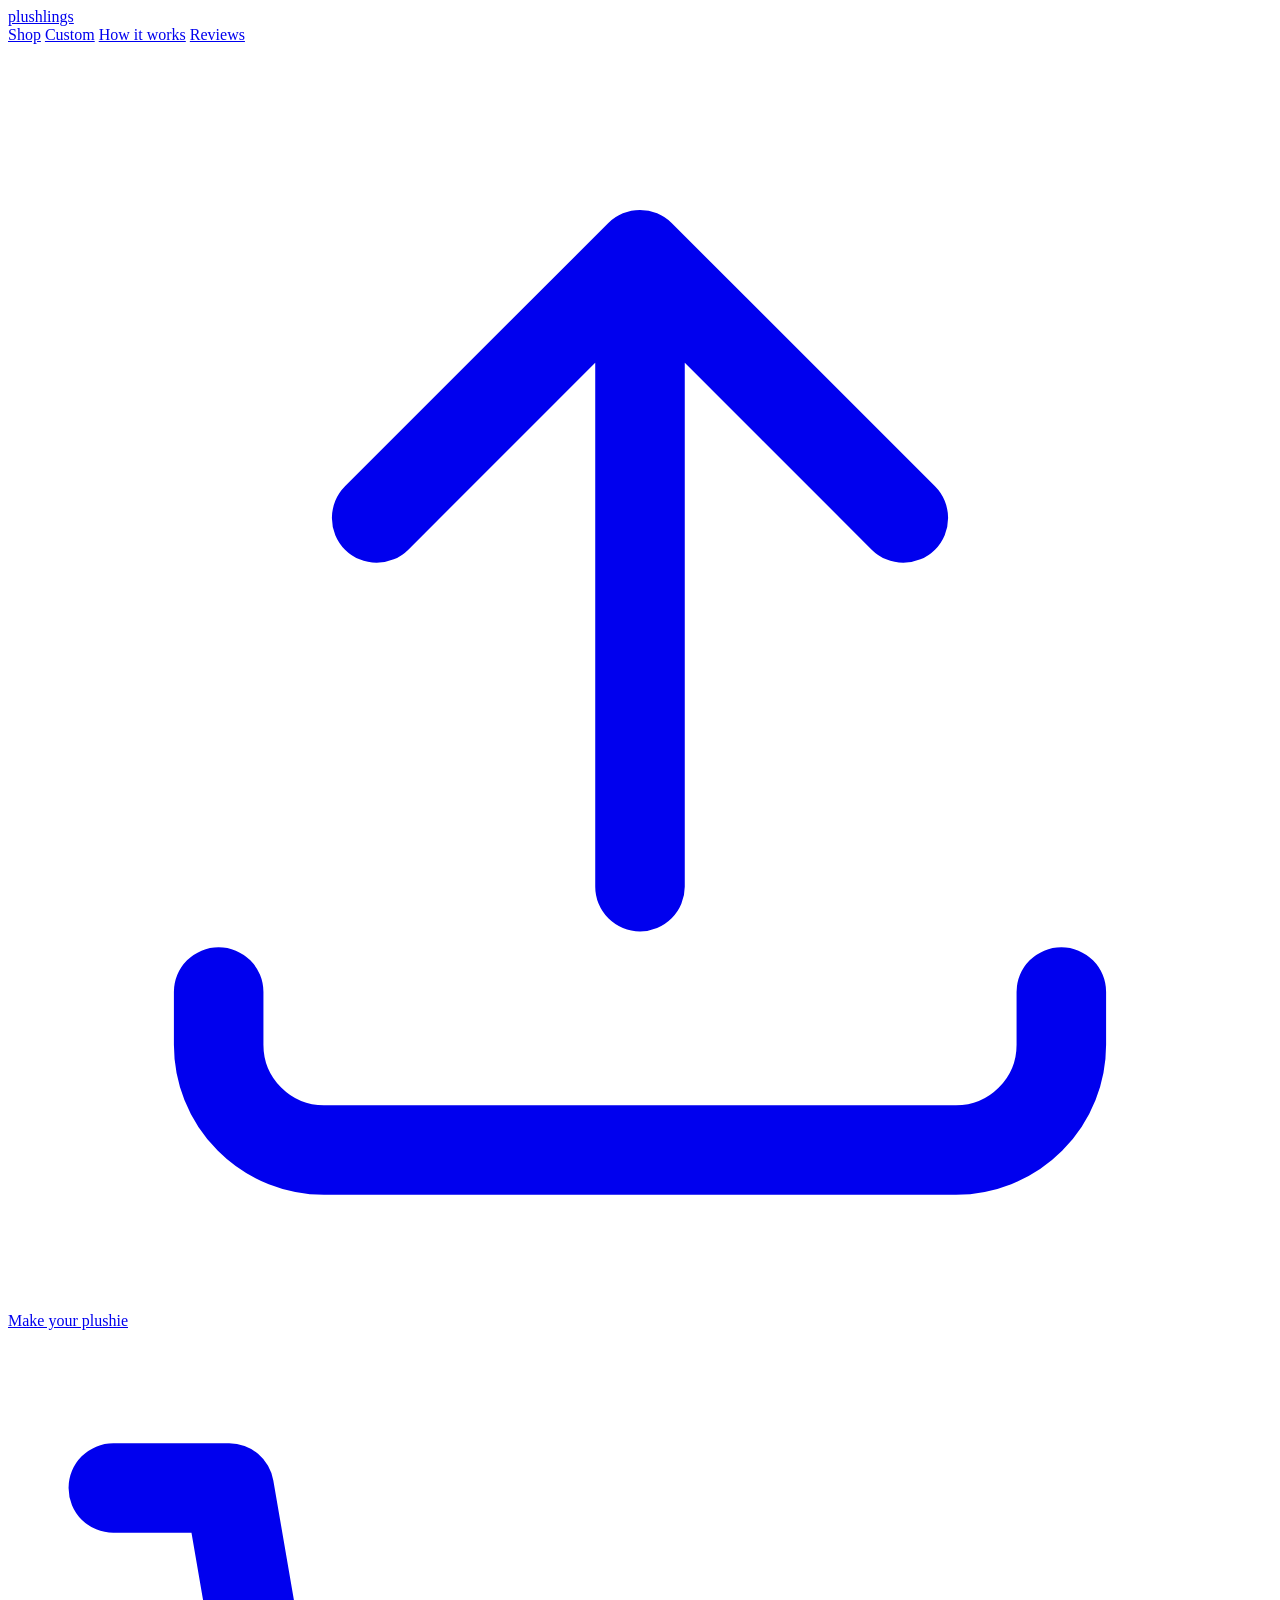
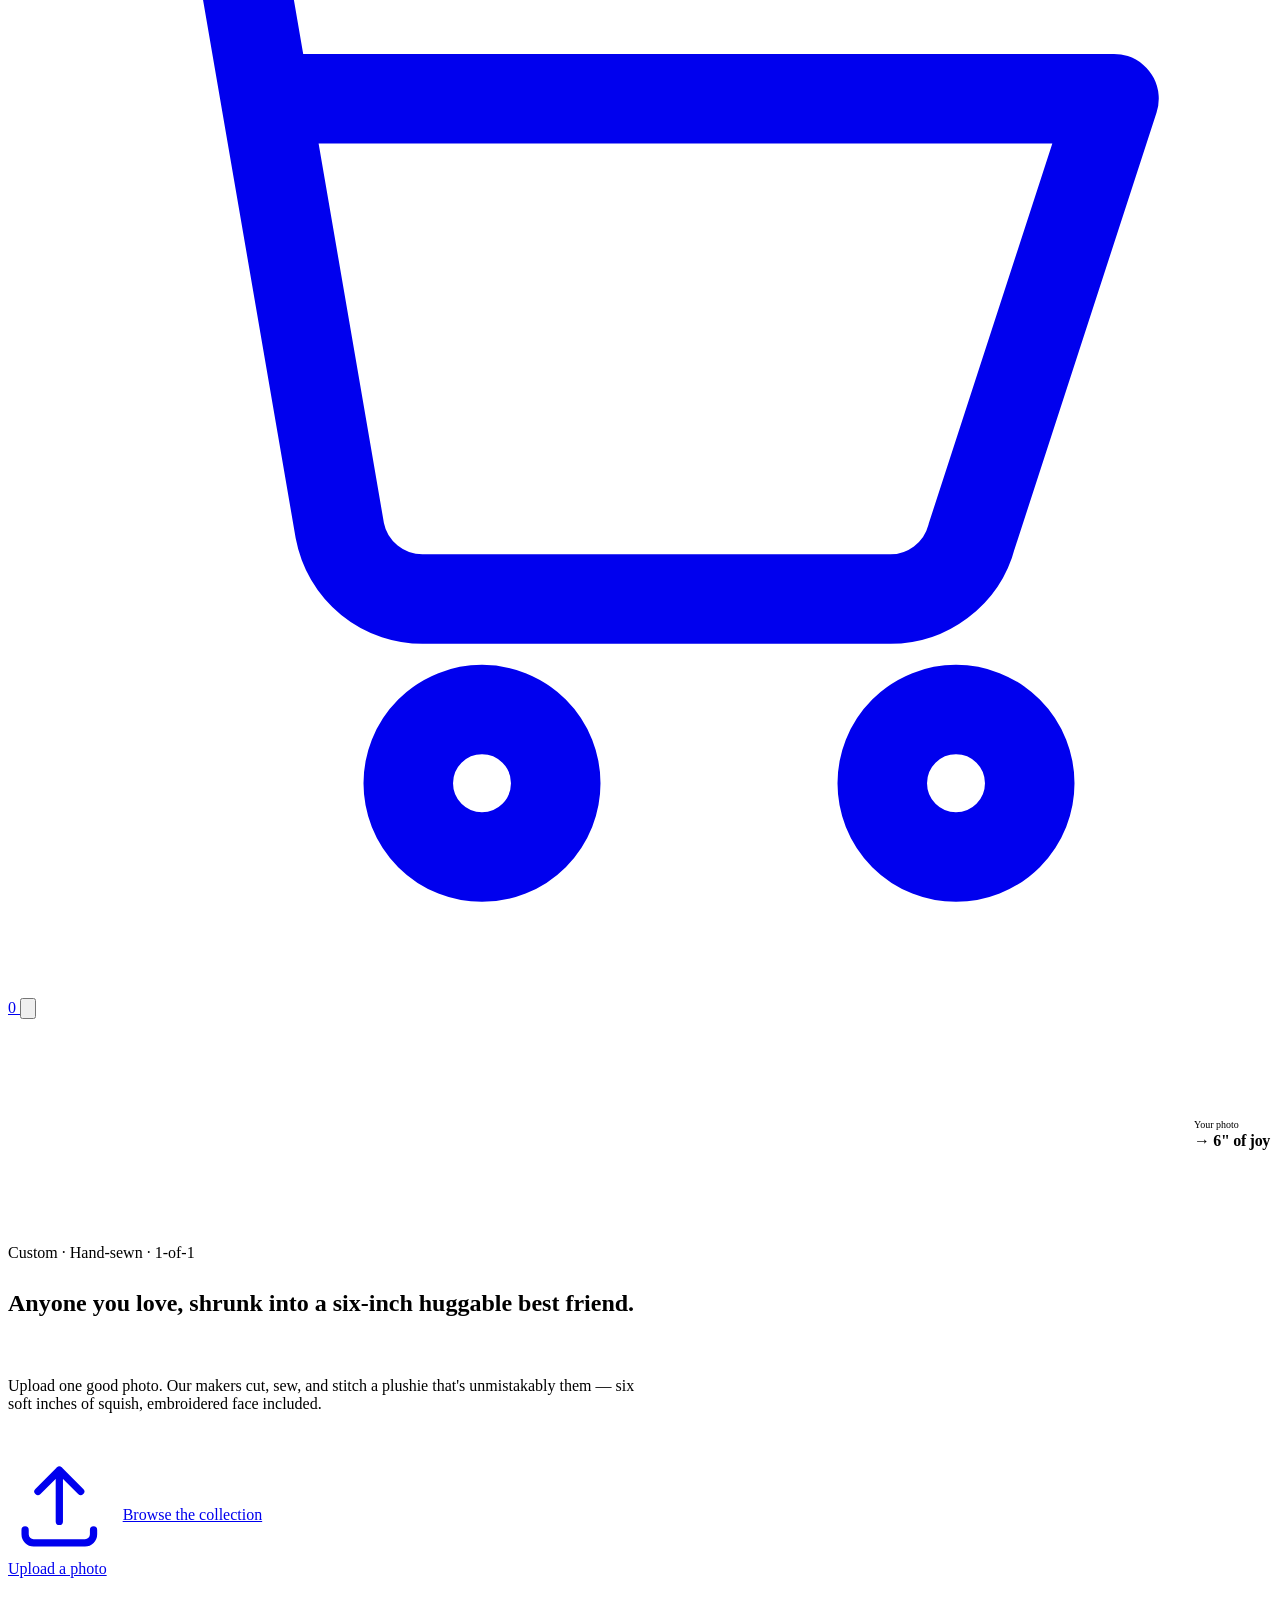
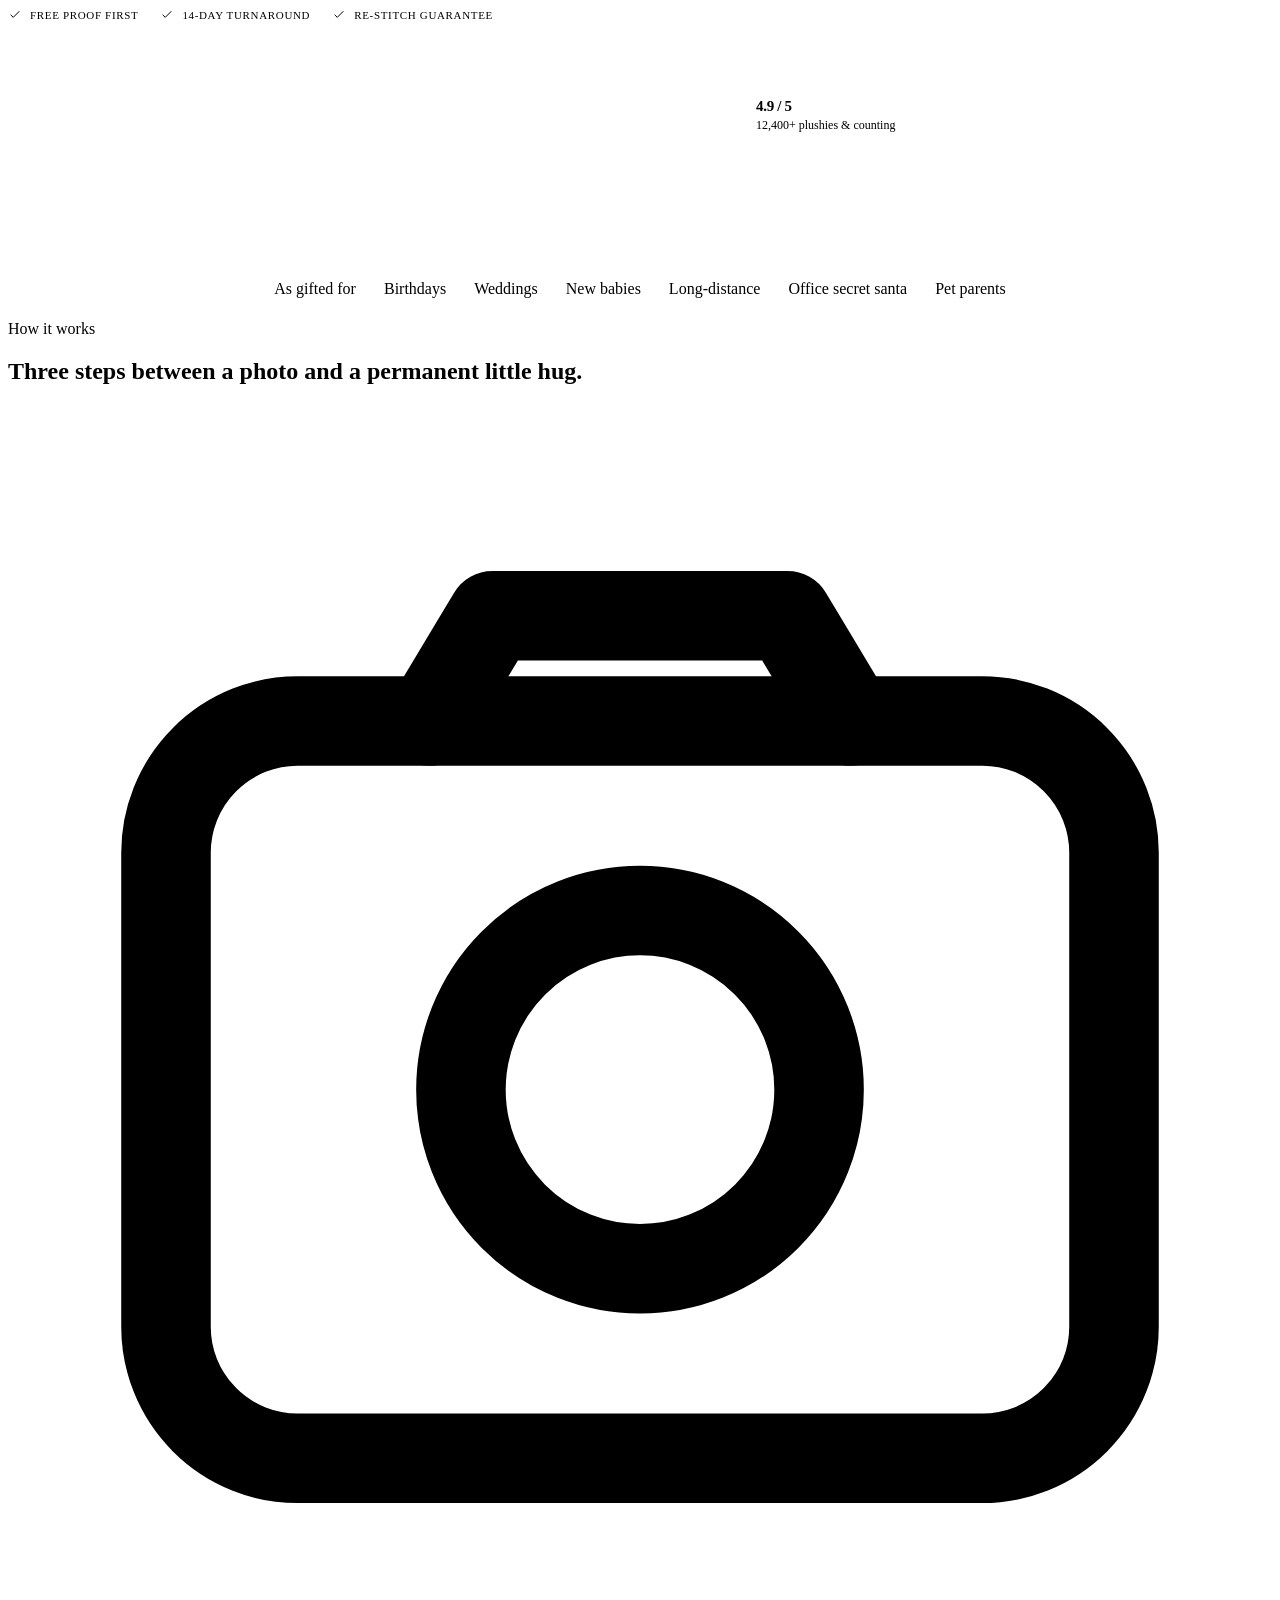
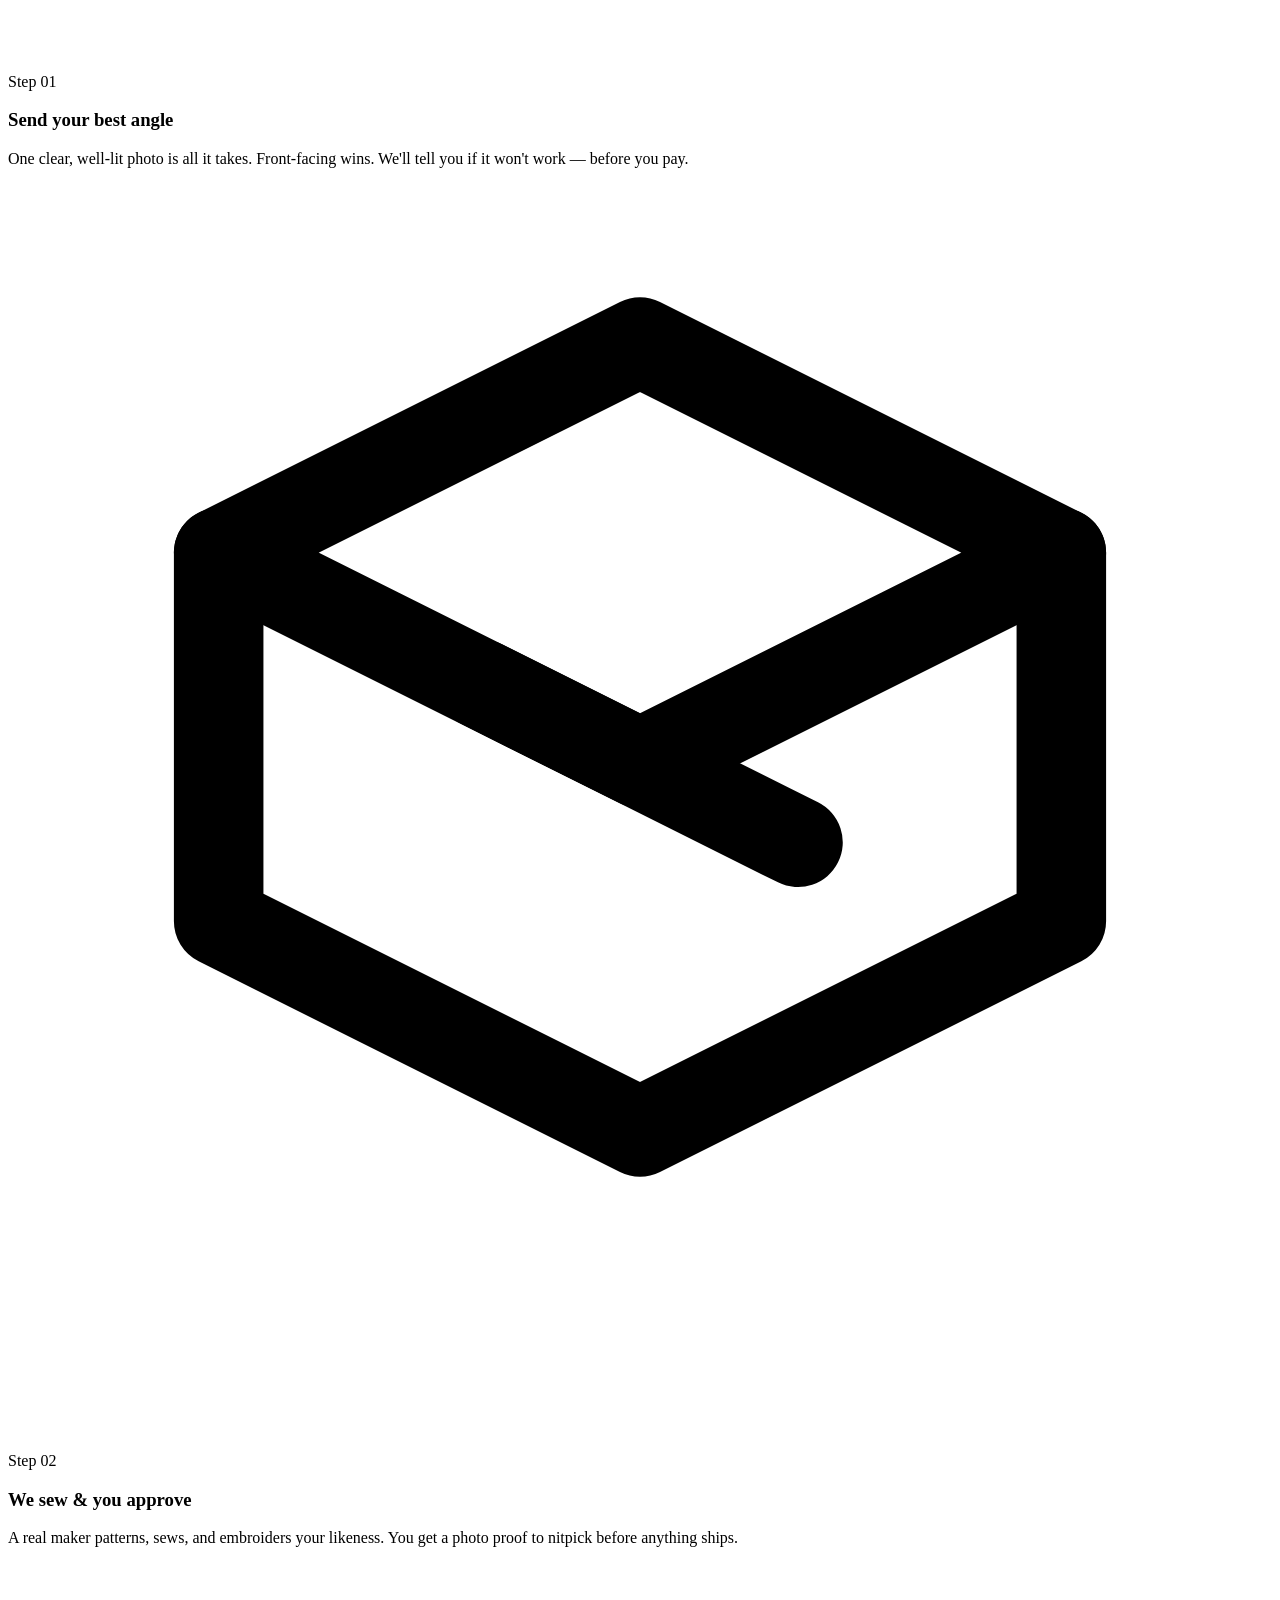
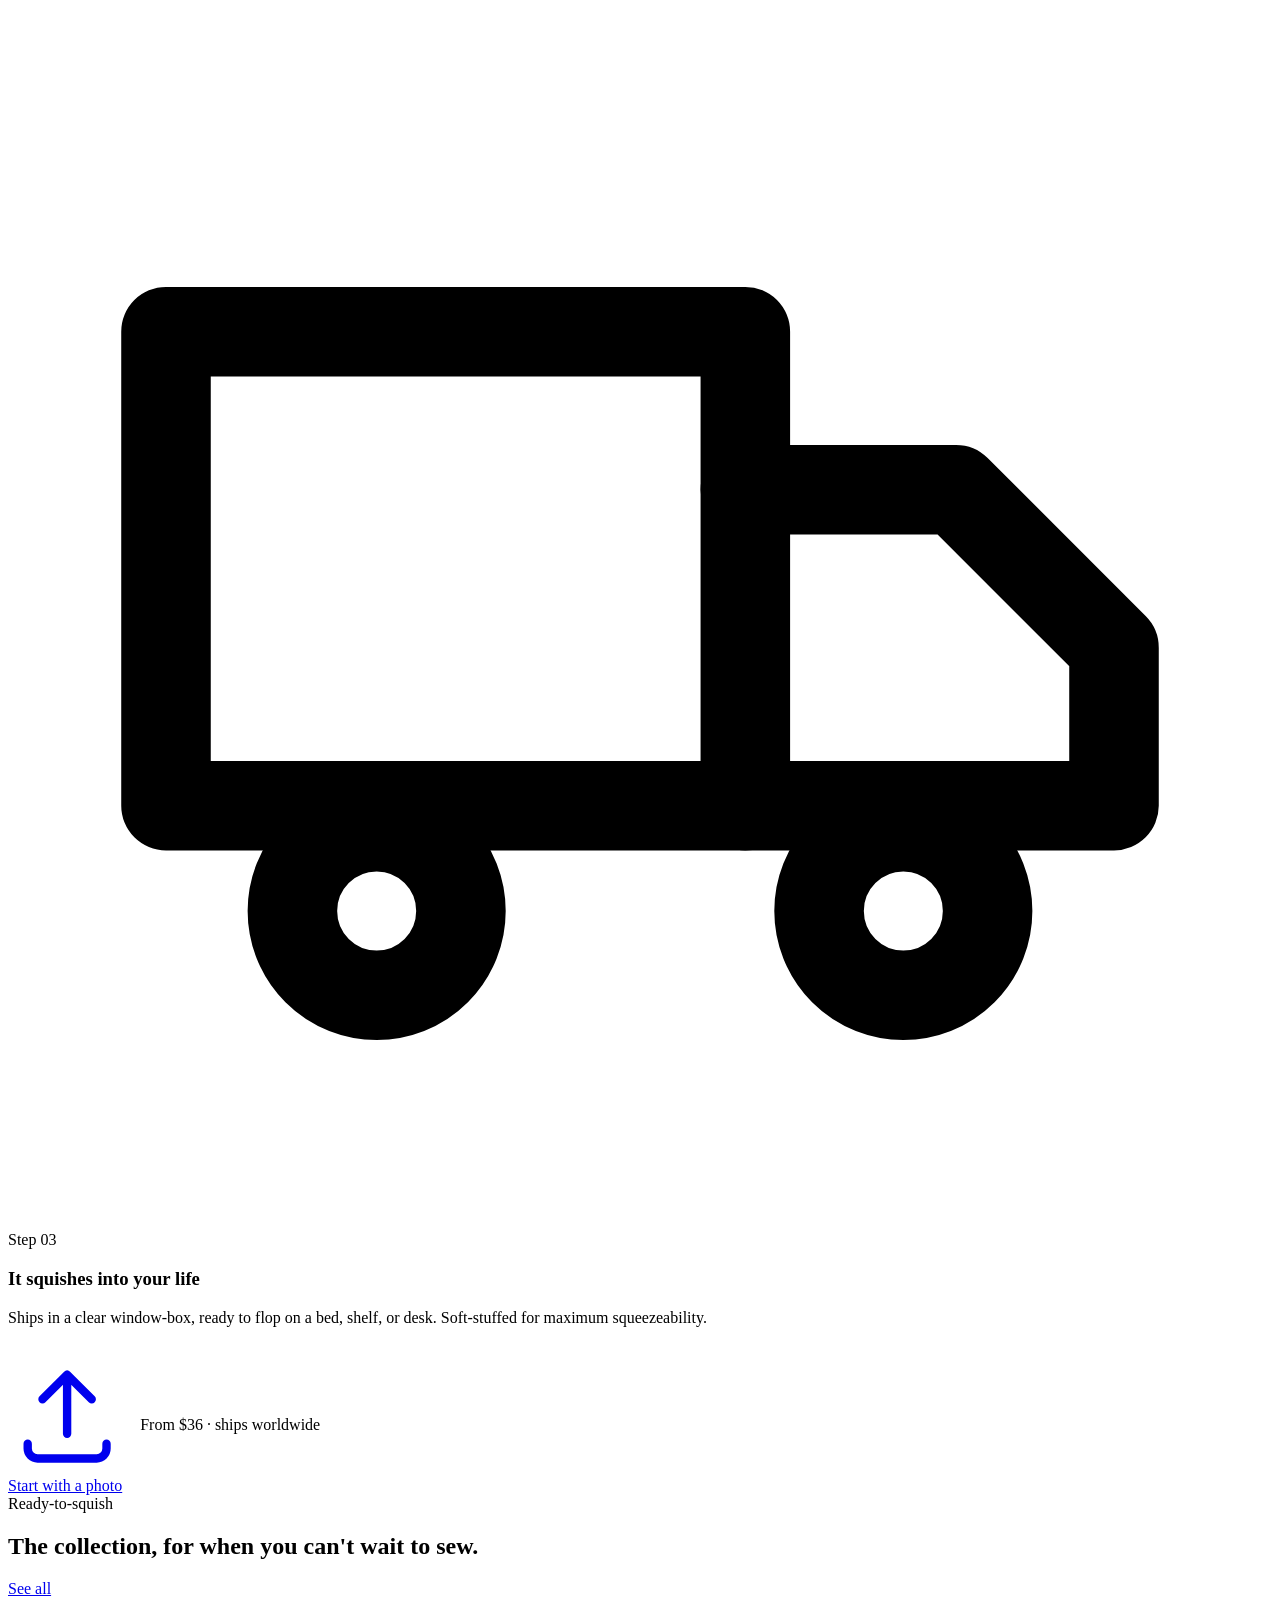
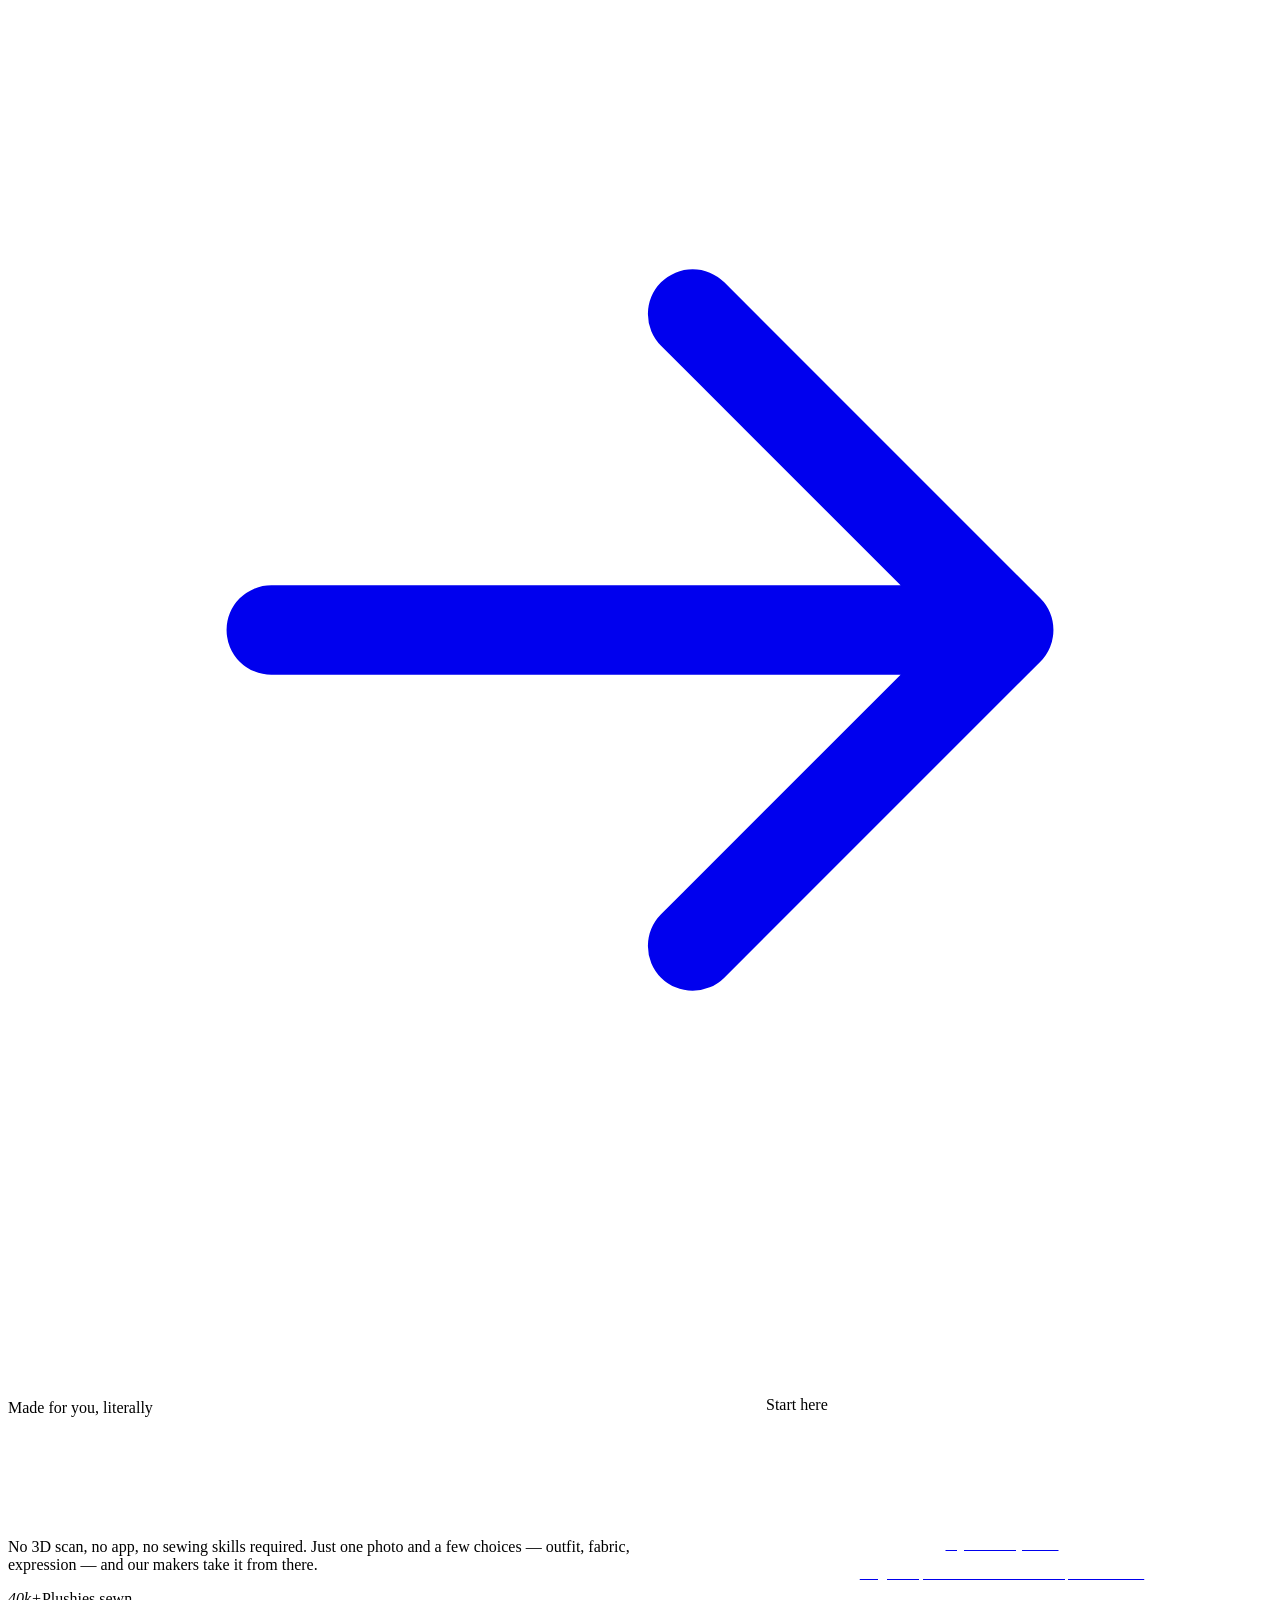
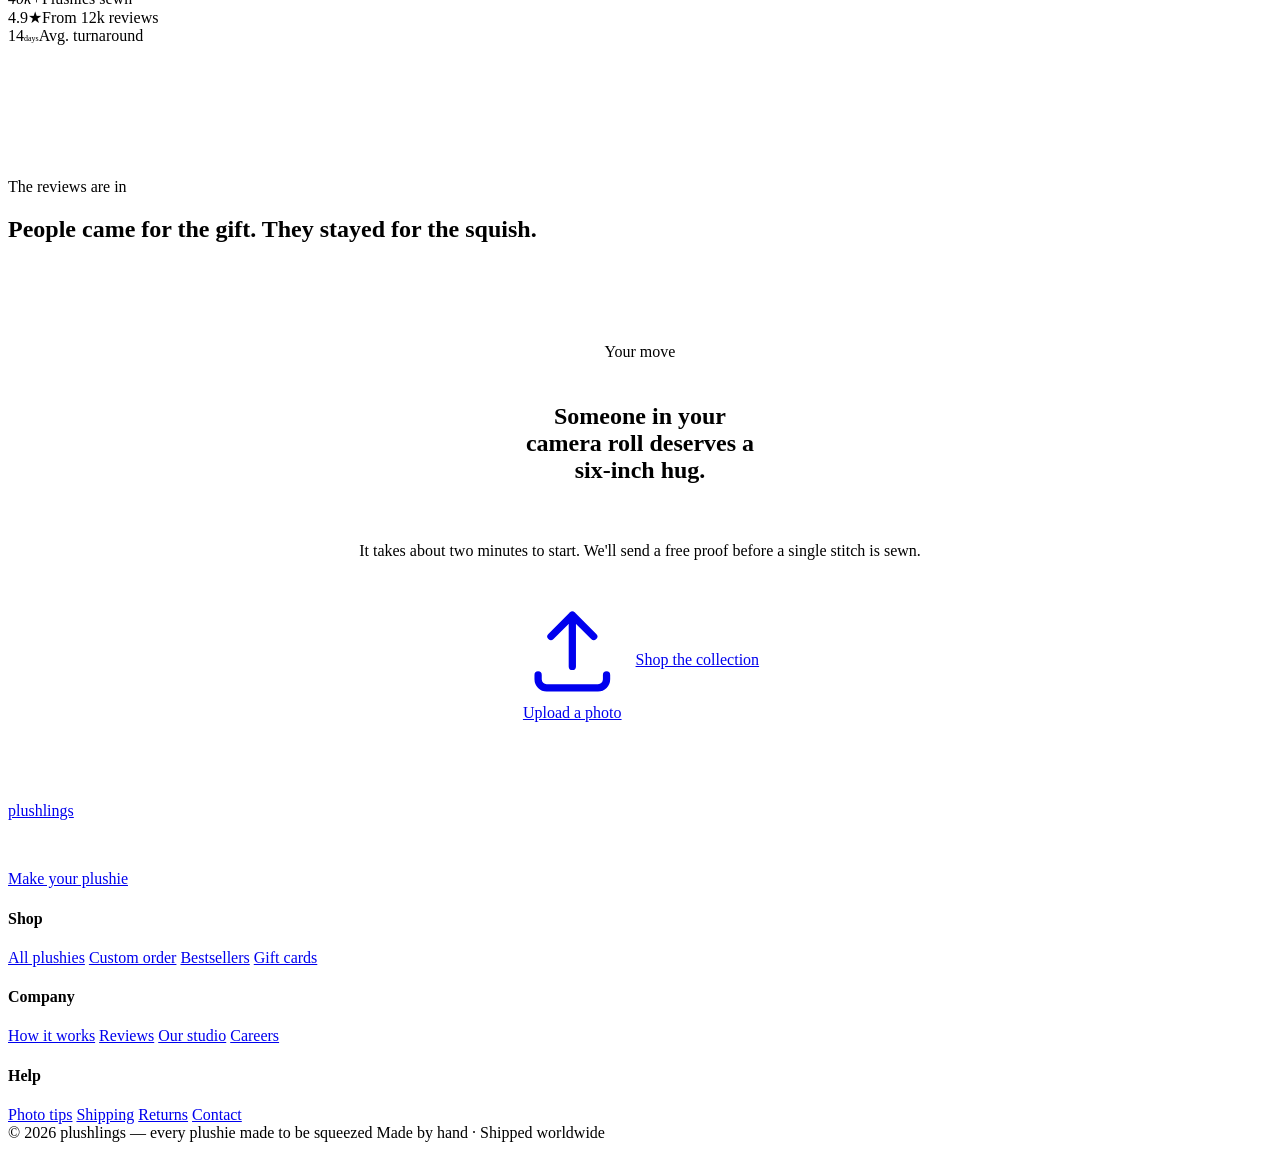
==== index.html @ eb3c6c68 "Add index.html via Cowork" ====
<!DOCTYPE html>
<html lang="en">
<head>
<meta charset="UTF-8">
<meta name="viewport" content="width=device-width, initial-scale=1.0">
<title>plushlings — custom plushies, hand-sewn from your photo</title>
<link rel="preconnect" href="https://fonts.googleapis.com">
<link rel="preconnect" href="https://fonts.gstatic.com" crossorigin>
<link href="https://fonts.googleapis.com/css2?family=Sora:wght@600;700;800&family=Manrope:wght@400;500;600;700;800&family=JetBrains+Mono:wght@500;600;700&display=swap" rel="stylesheet">
<link rel="stylesheet" href="styles.css">
<style>
/* ---- hero ---- */
.hero{padding-top:clamp(40px,6vw,72px);padding-bottom:clamp(40px,6vw,80px)}
.hero-grid{display:grid;grid-template-columns:1.05fr .95fr;gap:clamp(28px,5vw,64px);align-items:center}
.hero-copy{display:flex;flex-direction:column;gap:24px}
.hero-copy .h1{margin-top:4px}
.hero-cta{display:flex;flex-wrap:wrap;gap:12px;align-items:center}
.hero-meta{display:flex;flex-wrap:wrap;gap:10px 22px;align-items:center;margin-top:6px}
.hero-meta span{display:inline-flex;align-items:center;gap:8px;white-space:nowrap;font-family:var(--mono);font-size:11px;letter-spacing:.06em;text-transform:uppercase;color:var(--ink-soft)}
.hero-meta svg{width:14px;height:14px;color:var(--accent)}
.hero-media{position:relative}
.hero-frame{position:relative;border-radius:28px;overflow:hidden;aspect-ratio:5/6;box-shadow:var(--shadow)}
.hero-frame image-slot{width:100%;height:100%;box-shadow:inset 0 0 0 1px var(--line)}
.hero-badge{
  position:absolute;left:-14px;bottom:26px;background:#fff;border-radius:16px;
  box-shadow:var(--shadow);padding:14px 16px;display:flex;align-items:center;gap:12px;
}
.hero-badge .hb-ic{width:40px;height:40px;border-radius:11px;background:var(--ink);color:#fff;display:flex;align-items:center;justify-content:center}
.hero-badge .hb-ic svg{width:20px;height:20px}
.hero-badge b{font-family:var(--display);font-weight:700;font-size:15px;letter-spacing:-.02em;display:block}
.hero-badge span{font-size:12px;color:var(--ink-soft)}
.hero-chip-photo{position:absolute;top:18px;right:-12px;background:#fff;border-radius:14px;box-shadow:var(--shadow);padding:10px 14px;display:flex;flex-direction:column;gap:2px}
.hero-chip-photo .mono{color:var(--ink-faint);font-size:10px}
.hero-chip-photo b{font-family:var(--display);font-weight:700;letter-spacing:-.02em}

/* ---- logo strip ---- */
.strip{padding-block:0;margin-top:6px}
.strip-inner{display:flex;flex-wrap:wrap;gap:10px 28px;align-items:center;justify-content:center;padding:22px 0;border-top:1px solid var(--line);border-bottom:1px solid var(--line)}
.strip-inner .mono{color:var(--ink-faint)}

/* ---- how it works ---- */
.how-foot{margin-top:28px;display:flex;flex-wrap:wrap;gap:14px;align-items:center}

/* ---- dark CTA band ---- */
.cta-band .wrap{position:relative;padding-block:clamp(56px,8vw,96px)}
.cta-grid{display:grid;grid-template-columns:1.1fr .9fr;gap:clamp(32px,5vw,64px);align-items:center}
.cta-band .h2{color:#fff;max-width:16ch}
.upload-card{background:rgba(255,255,255,.04);border-radius:24px;box-shadow:inset 0 0 0 1px rgba(255,255,255,.14);padding:clamp(22px,3vw,34px);display:flex;flex-direction:column;gap:18px}
.dropzone{
  border-radius:16px;border:1.5px dashed rgba(255,255,255,.28);
  padding:34px 20px;display:flex;flex-direction:column;align-items:center;gap:12px;text-align:center;
  transition:all .25s var(--ease);background:rgba(255,255,255,.02);
}
.dropzone:hover{border-color:var(--accent);background:rgba(255,92,138,.06)}
.dz-ic{width:54px;height:54px;border-radius:16px;background:var(--accent);color:#fff;display:flex;align-items:center;justify-content:center;box-shadow:0 8px 24px var(--accent-glow)}
.dz-ic svg{width:26px;height:26px}
.dropzone b{font-family:var(--display);font-weight:700;font-size:18px;letter-spacing:-.02em;color:#fff}
.dropzone span{font-size:13px;color:rgba(255,255,255,.6)}
.upload-card .fineprint{font-family:var(--mono);font-size:10.5px;letter-spacing:.08em;text-transform:uppercase;color:rgba(255,255,255,.45);display:flex;gap:8px;align-items:center;justify-content:center}

/* ---- final cta ---- */
.final{text-align:center;display:flex;flex-direction:column;align-items:center;gap:22px}
.final .h2{max-width:20ch}
@media (max-width:900px){
  .hero-grid,.cta-grid{grid-template-columns:1fr}
  .hero-media{order:-1}
}
</style>
</head>
<body>

<!-- ============ HEADER ============ -->
<header class="site-head">
  <div class="bar">
    <a class="brand" href="index.html">plushlings<span class="dot"></span></a>
    <nav class="nav">
      <a href="shop.html">Shop</a>
      <a href="custom.html">Custom</a>
      <a href="index.html#how">How it works</a>
      <a href="index.html#reviews">Reviews</a>
    </nav>
    <div class="head-actions">
      <a class="btn btn--primary btn--sm" href="custom.html">
        <svg viewBox="0 0 24 24" fill="none" stroke="currentColor" stroke-width="1.7" stroke-linecap="round" stroke-linejoin="round"><path d="M12 16V4m0 0L7 9m5-5 5 5"/><path d="M4 18v1a2 2 0 0 0 2 2h12a2 2 0 0 0 2-2v-1"/></svg>
        Make your plushie
      </a>
      <a class="icon-btn" href="cart.html" aria-label="Cart">
        <svg viewBox="0 0 24 24" fill="none" stroke="currentColor" stroke-width="1.7" stroke-linecap="round" stroke-linejoin="round"><circle cx="9" cy="20" r="1.4"/><circle cx="18" cy="20" r="1.4"/><path d="M2 3h2.2l2.1 12.2a1.6 1.6 0 0 0 1.6 1.3h8.8a1.6 1.6 0 0 0 1.6-1.2L21 7H5.5"/></svg>
        <span class="cart-count" data-empty="true">0</span>
      </a>
      <button class="icon-btn menu-btn" aria-label="Menu">
        <svg viewBox="0 0 24 24" fill="none" stroke="currentColor" stroke-width="1.7" stroke-linecap="round"><path d="M4 7h16M4 12h16M4 17h16"/></svg>
      </button>
    </div>
  </div>
</header>

<main>

<!-- ============ HERO ============ -->
<section class="hero">
  <div class="wrap hero-grid">
    <div class="hero-copy">
      <span class="kicker rise">Custom · Hand-sewn · 1-of-1</span>
      <h1 class="h1 rise">Anyone you love, shrunk into a six-inch huggable best friend.</h1>
      <p class="lede rise">Upload one good photo. Our makers cut, sew, and stitch a plushie that's unmistakably them — six soft inches of squish, embroidered face included.</p>
      <div class="hero-cta rise">
        <a class="btn btn--primary btn--lg ripple" href="custom.html">
          <svg viewBox="0 0 24 24" fill="none" stroke="currentColor" stroke-width="1.7" stroke-linecap="round" stroke-linejoin="round"><path d="M12 16V4m0 0L7 9m5-5 5 5"/><path d="M4 18v1a2 2 0 0 0 2 2h12a2 2 0 0 0 2-2v-1"/></svg>
          Upload a photo
        </a>
        <a class="btn btn--ghost btn--lg" href="shop.html">Browse the collection</a>
      </div>
      <div class="hero-meta rise">
        <span><svg viewBox="0 0 24 24" fill="none" stroke="currentColor" stroke-width="1.7" stroke-linecap="round" stroke-linejoin="round"><path d="M5 12l4 4L19 6"/></svg> Free proof first</span>
        <span><svg viewBox="0 0 24 24" fill="none" stroke="currentColor" stroke-width="1.7" stroke-linecap="round" stroke-linejoin="round"><path d="M5 12l4 4L19 6"/></svg> 14-day turnaround</span>
        <span><svg viewBox="0 0 24 24" fill="none" stroke="currentColor" stroke-width="1.7" stroke-linecap="round" stroke-linejoin="round"><path d="M5 12l4 4L19 6"/></svg> Re-stitch guarantee</span>
      </div>
    </div>

    <div class="hero-media rise">
      <div class="hero-frame">
        <image-slot id="hero-main" placeholder="Drop a hero plushie photo" fit="cover"></image-slot>
      </div>
      <div class="hero-chip-photo">
        <span class="mono">Your photo</span>
        <b>→ 6&quot; of joy</b>
      </div>
      <div class="hero-badge">
        <div class="hb-ic">
          <svg viewBox="0 0 24 24" fill="none" stroke="currentColor" stroke-width="1.7" stroke-linecap="round" stroke-linejoin="round"><path d="M12 3l2.1 4.3 4.7.7-3.4 3.3.8 4.7L12 13.9 7.8 16l.8-4.7L5.2 8l4.7-.7L12 3z"/></svg>
        </div>
        <div>
          <b>4.9 / 5</b>
          <span>12,400+ plushies &amp; counting</span>
        </div>
      </div>
    </div>
  </div>
</section>

<!-- ============ LOGO / TRUST STRIP ============ -->
<div class="wrap strip">
  <div class="strip-inner">
    <span class="mono">As gifted for</span>
    <span class="mono">Birthdays</span>
    <span class="mono">Weddings</span>
    <span class="mono">New babies</span>
    <span class="mono">Long-distance</span>
    <span class="mono">Office secret santa</span>
    <span class="mono">Pet parents</span>
  </div>
</div>

<!-- ============ HOW IT WORKS ============ -->
<section id="how">
  <div class="wrap">
    <div class="section-head">
      <span class="kicker rise">How it works</span>
      <h2 class="h2 rise">Three steps between a photo and a permanent little hug.</h2>
    </div>
    <div class="steps">
      <div class="step rise">
        <div class="step-ic">
          <svg viewBox="0 0 24 24" fill="none" stroke="currentColor" stroke-width="1.7" stroke-linecap="round" stroke-linejoin="round"><rect x="3" y="6" width="18" height="14" rx="2.5"/><circle cx="12" cy="13" r="3.4"/><path d="M8 6l1.2-2h5.6L16 6"/></svg>
        </div>
        <div class="step-n">Step 01</div>
        <h3>Send your best angle</h3>
        <p>One clear, well-lit photo is all it takes. Front-facing wins. We'll tell you if it won't work — before you pay.</p>
      </div>
      <div class="step rise">
        <div class="step-ic">
          <svg viewBox="0 0 24 24" fill="none" stroke="currentColor" stroke-width="1.7" stroke-linecap="round" stroke-linejoin="round"><path d="M4 7l8-4 8 4-8 4-8-4z"/><path d="M4 7v7l8 4 8-4V7"/><path d="M9 9.5l6 3"/></svg>
        </div>
        <div class="step-n">Step 02</div>
        <h3>We sew &amp; you approve</h3>
        <p>A real maker patterns, sews, and embroiders your likeness. You get a photo proof to nitpick before anything ships.</p>
      </div>
      <div class="step rise">
        <div class="step-ic">
          <svg viewBox="0 0 24 24" fill="none" stroke="currentColor" stroke-width="1.7" stroke-linecap="round" stroke-linejoin="round"><path d="M3 7h11v9H3z"/><path d="M14 10h4l3 3v3h-7"/><circle cx="7" cy="18" r="1.6"/><circle cx="17" cy="18" r="1.6"/></svg>
        </div>
        <div class="step-n">Step 03</div>
        <h3>It squishes into your life</h3>
        <p>Ships in a clear window-box, ready to flop on a bed, shelf, or desk. Soft-stuffed for maximum squeezeability.</p>
      </div>
    </div>
    <div class="how-foot">
      <a class="btn btn--primary" href="custom.html">
        <svg viewBox="0 0 24 24" fill="none" stroke="currentColor" stroke-width="1.7" stroke-linecap="round" stroke-linejoin="round"><path d="M12 16V4m0 0L7 9m5-5 5 5"/><path d="M4 18v1a2 2 0 0 0 2 2h12a2 2 0 0 0 2-2v-1"/></svg>
        Start with a photo
      </a>
      <span class="mono faint">From $36 · ships worldwide</span>
    </div>
  </div>
</section>

<!-- ============ FEATURED COLLECTION ============ -->
<section style="padding-top:0">
  <div class="wrap">
    <div class="section-head" style="flex-direction:row;justify-content:space-between;align-items:flex-end;flex-wrap:wrap;gap:16px">
      <div class="stack gap-16">
        <span class="kicker rise">Ready-to-squish</span>
        <h2 class="h2 rise">The collection, for when you can't wait to sew.</h2>
      </div>
      <a class="btn btn--ghost btn--sm rise" href="shop.html">
        See all
        <svg viewBox="0 0 24 24" fill="none" stroke="currentColor" stroke-width="1.7" stroke-linecap="round" stroke-linejoin="round"><path d="M5 12h14M13 6l6 6-6 6"/></svg>
      </a>
    </div>
    <div class="pgrid" id="featured"></div>
  </div>
</section>

<!-- ============ DARK CTA BAND ============ -->
<section class="band-dark cta-band">
  <div class="wrap">
    <div class="cta-grid">
      <div class="stack gap-24">
        <span class="kicker rise">Made for you, literally</span>
        <h2 class="h2 rise">Drop a photo. We'll handle the stitching.</h2>
        <p class="lede rise">No 3D scan, no app, no sewing skills required. Just one photo and a few choices — outfit, fabric, expression — and our makers take it from there.</p>
        <div class="stats" style="margin-top:8px">
          <div class="stat rise"><span class="num"><em>40k+</em></span><span class="stat-lab">Plushies sewn</span></div>
          <div class="stat rise"><span class="num">4.9★</span><span class="stat-lab">From 12k reviews</span></div>
          <div class="stat rise"><span class="num">14<span style="font-size:.5em">days</span></span><span class="stat-lab">Avg. turnaround</span></div>
        </div>
      </div>
      <div class="upload-card rise">
        <span class="kicker kicker--light">Start here</span>
        <a class="dropzone" href="custom.html">
          <div class="dz-ic">
            <svg viewBox="0 0 24 24" fill="none" stroke="currentColor" stroke-width="1.7" stroke-linecap="round" stroke-linejoin="round"><path d="M12 16V4m0 0L7 9m5-5 5 5"/><path d="M4 18v1a2 2 0 0 0 2 2h12a2 2 0 0 0 2-2v-1"/></svg>
          </div>
          <b>Upload a photo</b>
          <span>Drag &amp; drop or browse — JPG or PNG, one clear face</span>
        </a>
        <div class="fineprint">
          <svg viewBox="0 0 24 24" width="13" height="13" fill="none" stroke="currentColor" stroke-width="1.7" stroke-linecap="round" stroke-linejoin="round"><rect x="5" y="11" width="14" height="9" rx="2"/><path d="M8 11V8a4 4 0 0 1 8 0v3"/></svg>
          Your photos stay private · used only to sew
        </div>
      </div>
    </div>
  </div>
</section>

<!-- ============ REVIEWS ============ -->
<section id="reviews">
  <div class="wrap">
    <div class="section-head">
      <span class="kicker rise">The reviews are in</span>
      <h2 class="h2 rise">People came for the gift. They stayed for the squish.</h2>
    </div>
    <div class="reviews" id="reviews-grid"></div>
  </div>
</section>

<!-- ============ FINAL CTA ============ -->
<section style="padding-top:0">
  <div class="wrap">
    <div class="tile final" style="padding:clamp(40px,7vw,80px) 24px;border-radius:clamp(24px,4vw,40px)">
      <span class="kicker rise">Your move</span>
      <h2 class="h2 rise">Someone in your camera roll deserves a six-inch hug.</h2>
      <p class="lede rise" style="text-align:center;margin-inline:auto">It takes about two minutes to start. We'll send a free proof before a single stitch is sewn.</p>
      <div class="hero-cta rise" style="justify-content:center">
        <a class="btn btn--primary btn--lg ripple" href="custom.html">
          <svg viewBox="0 0 24 24" fill="none" stroke="currentColor" stroke-width="1.7" stroke-linecap="round" stroke-linejoin="round"><path d="M12 16V4m0 0L7 9m5-5 5 5"/><path d="M4 18v1a2 2 0 0 0 2 2h12a2 2 0 0 0 2-2v-1"/></svg>
          Upload a photo
        </a>
        <a class="btn btn--ghost btn--lg" href="shop.html">Shop the collection</a>
      </div>
    </div>
  </div>
</section>

</main>

<!-- ============ FOOTER ============ -->
<footer class="site-foot">
  <div class="wrap">
    <div class="foot-top">
      <div class="foot-brand stack gap-16">
        <a class="brand" href="index.html">plushlings<span class="dot"></span></a>
        <p class="muted" style="color:rgba(255,255,255,.6)">Hand-sewn plushies from a single photo. Made by humans, shipped to squish.</p>
        <a class="btn btn--primary btn--sm" href="custom.html" style="width:fit-content">Make your plushie</a>
      </div>
      <div class="foot-cols">
        <div class="foot-col">
          <h4>Shop</h4>
          <a href="shop.html">All plushies</a>
          <a href="custom.html">Custom order</a>
          <a href="shop.html">Bestsellers</a>
          <a href="shop.html">Gift cards</a>
        </div>
        <div class="foot-col">
          <h4>Company</h4>
          <a href="index.html#how">How it works</a>
          <a href="index.html#reviews">Reviews</a>
          <a href="index.html">Our studio</a>
          <a href="index.html">Careers</a>
        </div>
        <div class="foot-col">
          <h4>Help</h4>
          <a href="index.html">Photo tips</a>
          <a href="index.html">Shipping</a>
          <a href="index.html">Returns</a>
          <a href="index.html">Contact</a>
        </div>
      </div>
    </div>
    <div class="foot-bot">
      <span>© 2026 plushlings — every plushie made to be squeezed</span>
      <span>Made by hand · Shipped worldwide</span>
    </div>
  </div>
</footer>

<script src="image-slot.js"></script>
<script src="app.js"></script>
<script>
/* featured products */
(function(){
  const grid=document.getElementById("featured");
  if(!grid)return;
  PRODUCTS.slice(0,4).forEach(p=>{
    const a=document.createElement("a");
    a.className="pcard rise";
    a.href="product.html?id="+p.id;
    a.innerHTML=`
      <div class="pcard-media">
        <image-slot id="${p.slot}" placeholder="Drop product photo"></image-slot>
        ${p.tag?`<span class="tag">${p.tag}</span>`:""}
      </div>
      <div class="pcard-body">
        <div class="pcard-row"><h3>${p.name}</h3><span class="pcard-price">${money(p.price)}</span></div>
        <p class="pcard-blurb">${p.blurb}</p>
        <span class="mono pcard-cat">${p.cat}</span>
      </div>`;
    grid.appendChild(a);
  });
  /* reviews */
  const reviews=[
    { t:"Gave my mom a tiny plush of her late cat. She cried, then hugged it for an hour. The stitched whiskers are perfect.", n:"Marisol P.", w:"Verified · Pet plush", av:"rv-1" },
    { t:"Ordered the whole sales team as plushies. Morale up, productivity questionable. Worth every penny.", n:"Dev K.", w:"Verified · Office gift", av:"rv-2" },
    { t:"The proof looked exactly like my daughter. The real one now refuses to nap without the plush one. Cinema.", n:"Anna T.", w:"Verified · Mini-Me", av:"rv-3" },
  ];
  const rg=document.getElementById("reviews-grid");
  reviews.forEach(r=>{
    const d=document.createElement("div");
    d.className="review rise";
    d.innerHTML=`
      <div class="stars">${'<svg viewBox="0 0 24 24" fill="currentColor"><path d="M12 3l2.1 4.3 4.7.7-3.4 3.3.8 4.7L12 13.9 7.8 16l.8-4.7L5.2 8l4.7-.7L12 3z"/></svg>'.repeat(5)}</div>
      <p>${r.t}</p>
      <div class="review-by">
        <div class="review-av"><image-slot id="${r.av}" placeholder=" "></image-slot></div>
        <div><b>${r.n}</b><span>${r.w}</span></div>
      </div>`;
    rg.appendChild(d);
  });
  initReveal();
})();
</script>
</body>
</html>
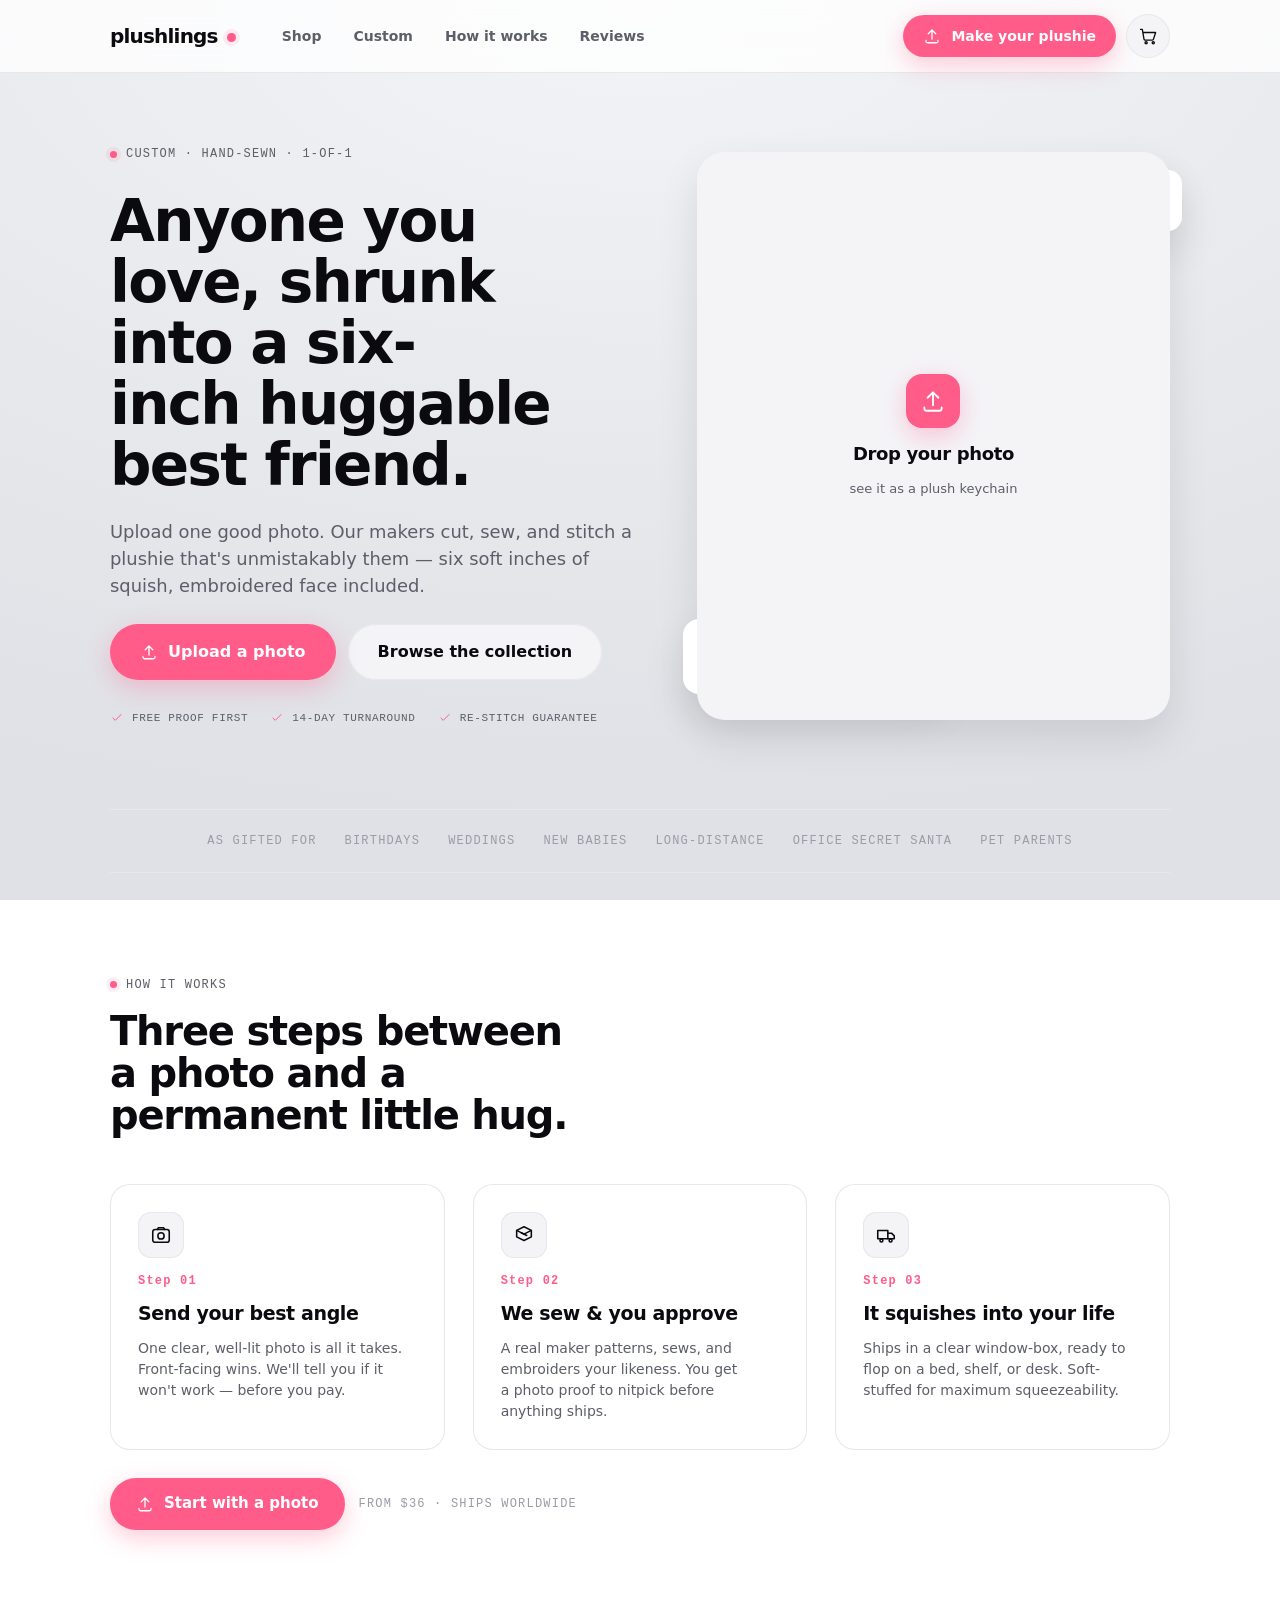
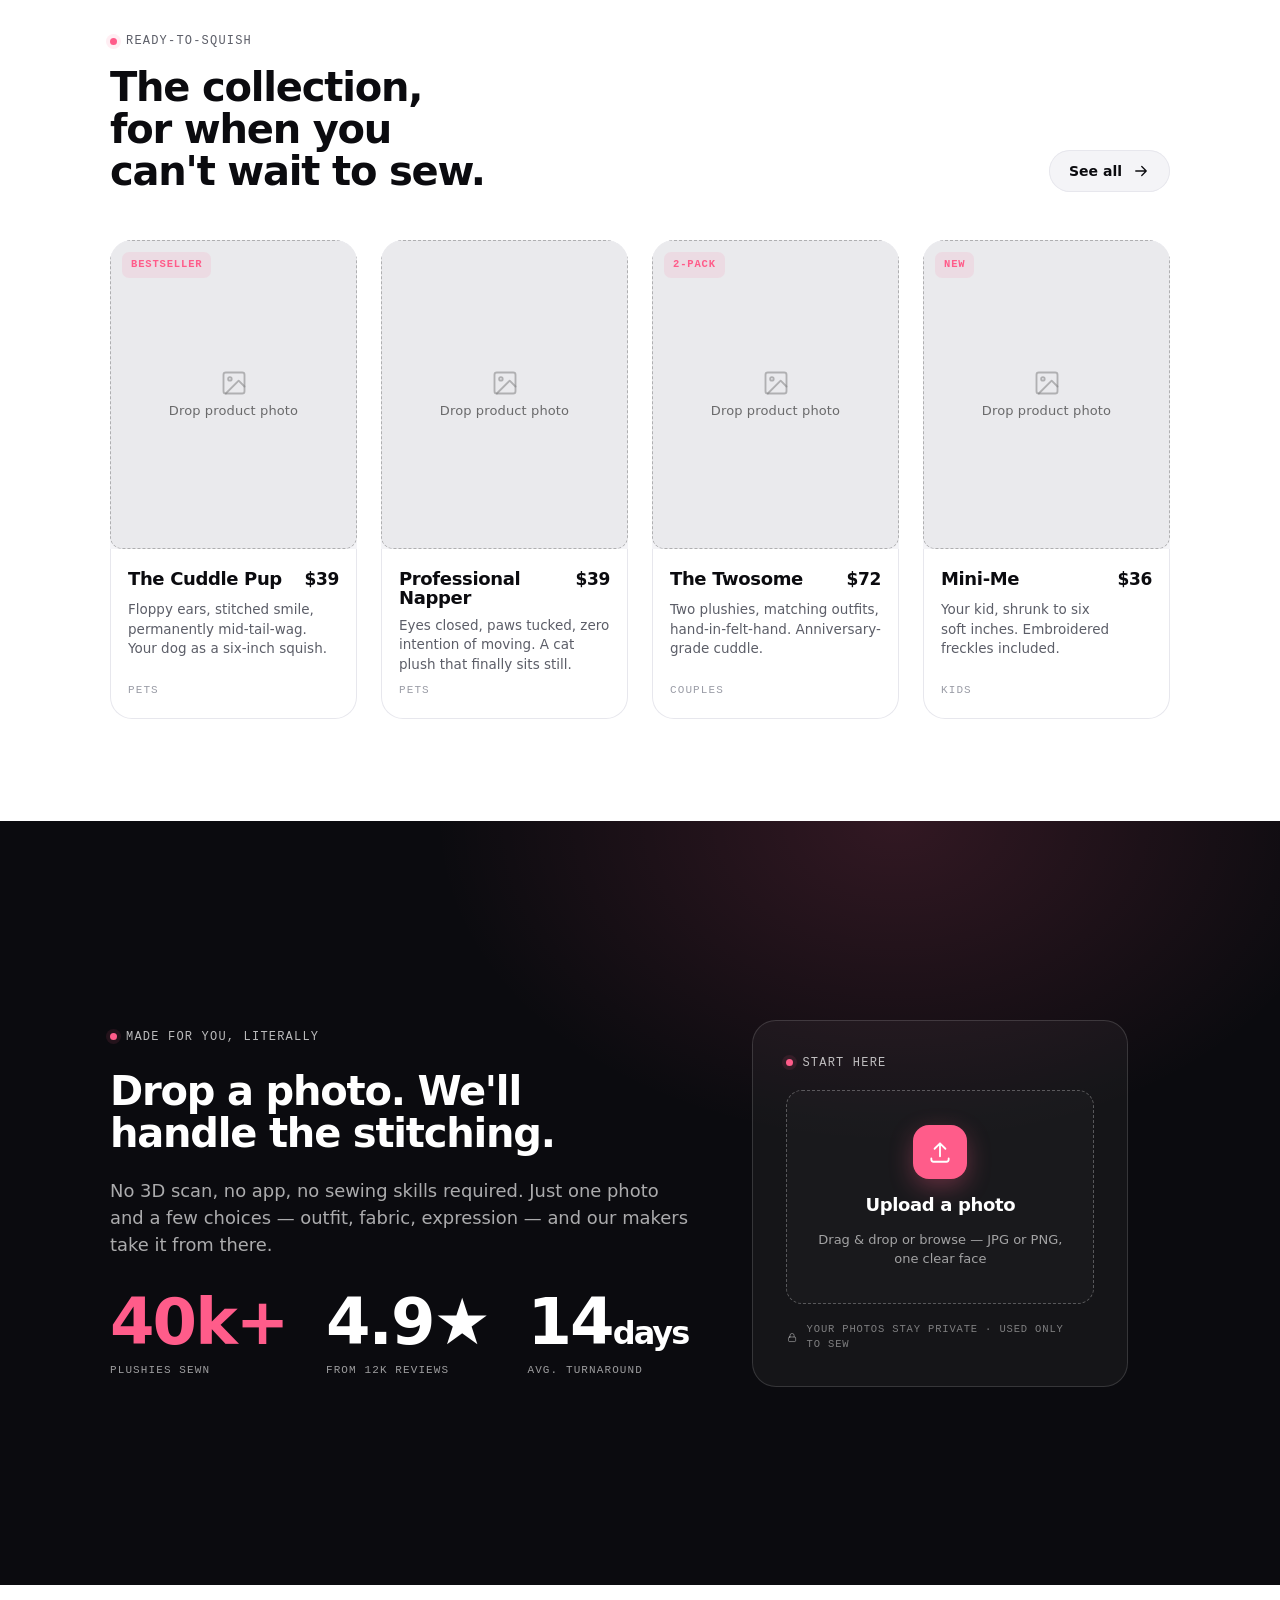
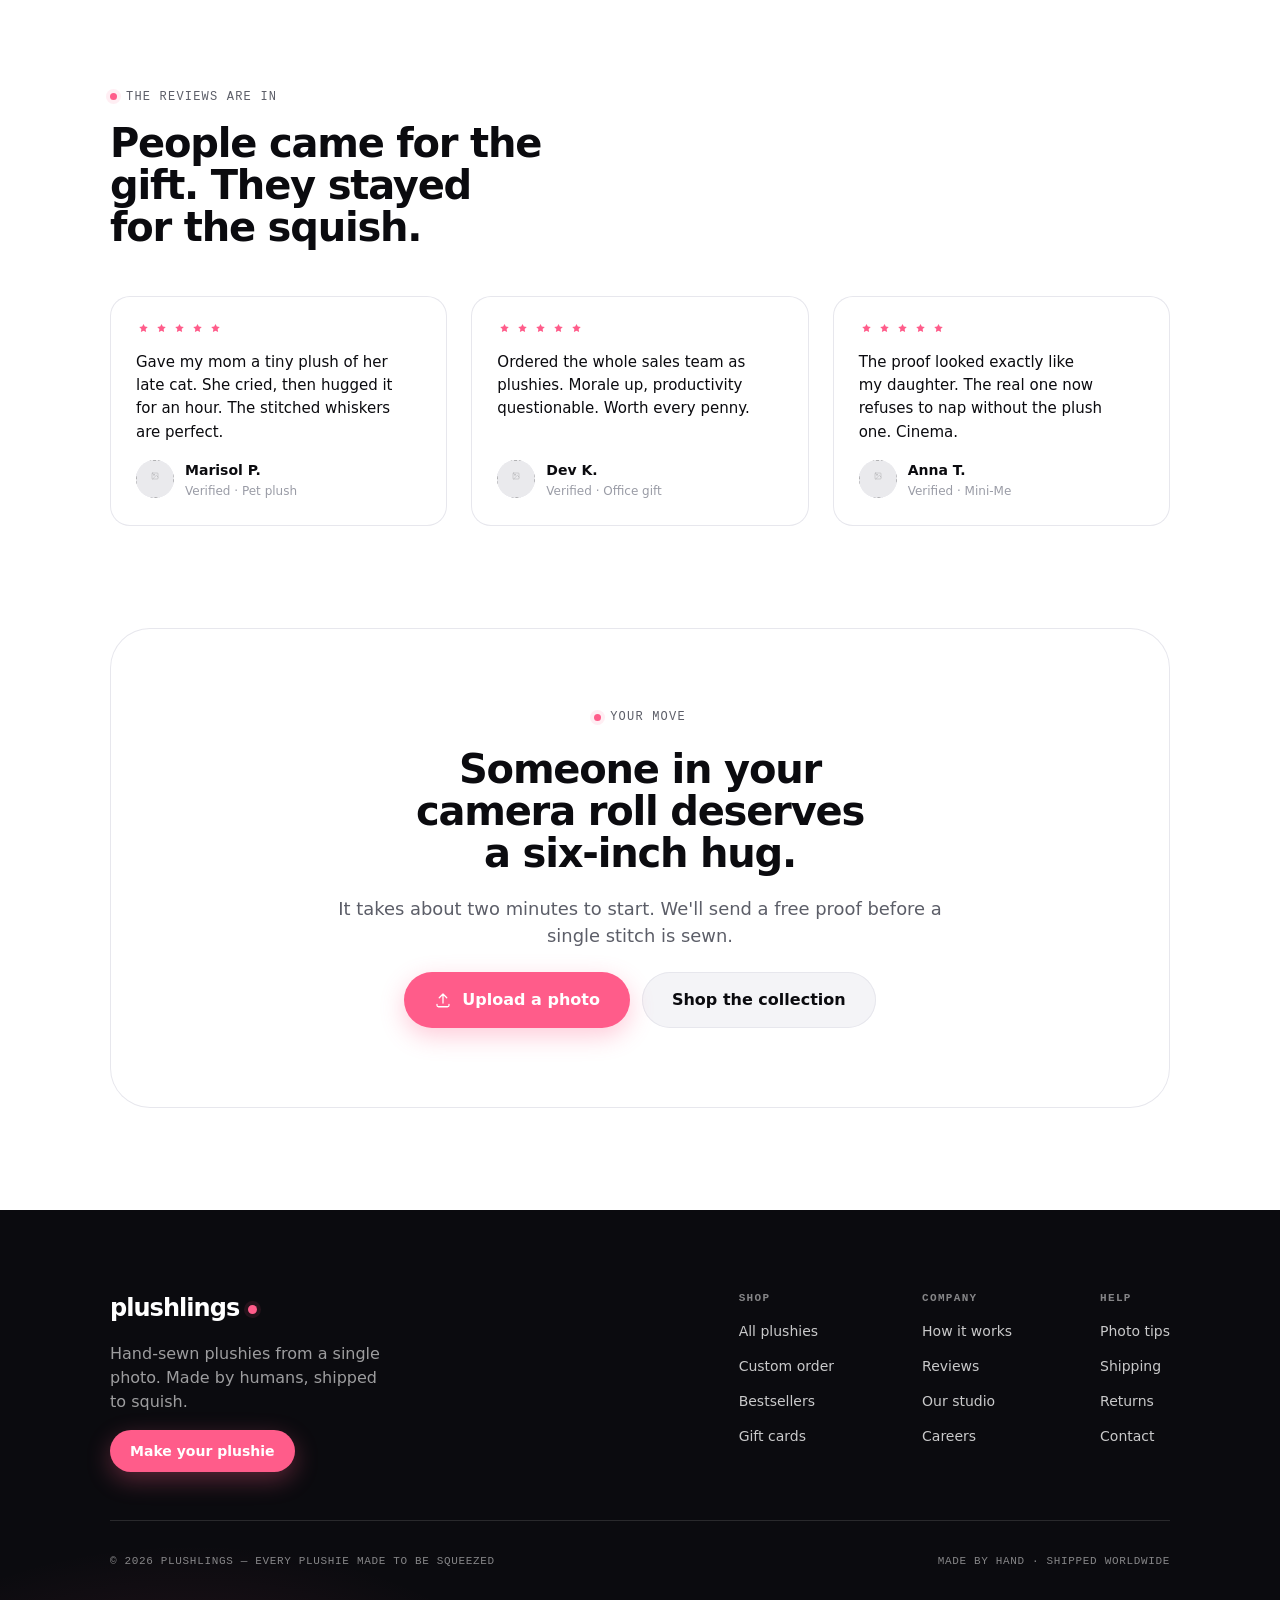
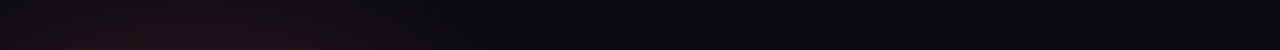
==== commit 2c3aefe4: "Add Gemini plush-keychain generator to home hero (shared module)" ====
--- a/index.html
+++ b/index.html
@@ -65,6 +65,21 @@
   .hero-grid,.cta-grid{grid-template-columns:1fr}
   .hero-media{order:-1}
 }
+
+/* ---- hero Gemini generator ---- */
+#heroUpload{cursor:pointer}
+#heroUpload.drag{box-shadow:var(--shadow),inset 0 0 0 2px var(--accent)}
+.up-hint{pointer-events:none;position:absolute;inset:0;display:flex;flex-direction:column;align-items:center;justify-content:center;gap:12px;text-align:center;padding:24px;z-index:2;background:var(--surface)}
+.up-hint .dzic{width:54px;height:54px;border-radius:16px;background:var(--accent);color:#fff;display:flex;align-items:center;justify-content:center;box-shadow:0 8px 24px var(--accent-glow)}
+.up-hint .dzic svg{width:26px;height:26px}
+.up-hint b{font-family:var(--display);font-weight:700;font-size:18px;letter-spacing:-.02em;color:var(--ink)}
+.up-hint span{font-size:13px;color:var(--ink-soft)}
+.gen-status{position:absolute;inset:0;display:flex;flex-direction:column;align-items:center;justify-content:center;gap:12px;text-align:center;padding:20px;background:rgba(255,255,255,.92);color:var(--ink-soft);font-size:13px;line-height:1.5;z-index:3}
+.gen-status[data-state="error"]{color:#b3261e}
+.gen-status small{color:var(--ink-faint)}
+.spinner{width:34px;height:34px;border-radius:50%;border:3px solid var(--surface);border-top-color:var(--accent);animation:spin .8s linear infinite}
+@keyframes spin{to{transform:rotate(360deg)}}
+.link-btn{background:none;border:none;color:var(--accent);font-weight:700;cursor:pointer;text-decoration:underline;font-size:13px;padding:0;margin-left:4px}
 </style>
 </head>
 <body>
@@ -119,8 +134,19 @@
     </div>
 
     <div class="hero-media rise">
-      <div class="hero-frame">
-        <image-slot id="hero-main" placeholder="Drop a hero plushie photo" fit="cover"></image-slot>
+      <div class="hero-frame" id="heroUpload">
+        <input type="file" id="heroFile" accept="image/png,image/jpeg,image/webp" hidden>
+        <img id="heroOut" alt="Your plush keychain preview" style="display:none;position:absolute;inset:0;width:100%;height:100%;object-fit:contain;background:#fff">
+        <div class="up-hint" id="heroHint">
+          <div class="dzic"><svg viewBox="0 0 24 24" fill="none" stroke="currentColor" stroke-width="1.7" stroke-linecap="round" stroke-linejoin="round"><path d="M12 16V4m0 0L7 9m5-5 5 5"/><path d="M4 18v1a2 2 0 0 0 2 2h12a2 2 0 0 0 2-2v-1"/></svg></div>
+          <b>Drop your photo</b>
+          <span>see it as a plush keychain</span>
+        </div>
+        <div id="heroStatus" class="gen-status" style="display:none"></div>
+        <button id="heroRegen" class="btn btn--ghost btn--sm" type="button" style="display:none;position:absolute;bottom:12px;right:12px;height:34px">
+          <svg viewBox="0 0 24 24" fill="none" stroke="currentColor" stroke-width="1.7" stroke-linecap="round" stroke-linejoin="round"><path d="M3.5 9a8.5 8.5 0 1 1 .5 6"/><path d="M3 4v5h5"/></svg>
+          Regenerate
+        </button>
       </div>
       <div class="hero-chip-photo">
         <span class="mono">Your photo</span>
@@ -317,6 +343,7 @@
 
 <script src="image-slot.js"></script>
 <script src="app.js"></script>
+<script src="plushie-generate.js"></script>
 <script>
 /* featured products */
 (function(){
--- a/styles.css
+++ b/styles.css
@@ -0,0 +1,383 @@
+/* =========================================================================
+   plushlings.com — shared design system
+   White-first · single rosy-pink accent · Sora / Manrope / JetBrains Mono
+   ========================================================================= */
+
+:root{
+  /* ink */
+  --ink:#0b0b0f;
+  --ink-soft:#5c5e68;
+  --ink-faint:#9a9ca6;
+  /* surface */
+  --surface:#f4f4f7;
+  --line:#e7e7ed;
+  /* accent */
+  --accent:#FF5C8A;
+  --accent-tint:rgba(255,92,138,.10);
+  --accent-glow:rgba(255,92,138,.32);
+  /* shadow */
+  --shadow:0 18px 40px rgba(11,11,15,.10);
+  --shadow-sm:0 8px 24px rgba(11,11,15,.07);
+  /* type */
+  --display:"Sora",system-ui,sans-serif;
+  --body:"Manrope",system-ui,sans-serif;
+  --mono:"JetBrains Mono",ui-monospace,monospace;
+  /* ease */
+  --ease:cubic-bezier(.2,.8,.2,1);
+  /* layout */
+  --max:1140px;
+  --pad:clamp(56px,8vw,104px);
+  --gut:clamp(20px,5vw,40px);
+}
+
+*{box-sizing:border-box;margin:0;padding:0}
+html{scroll-behavior:smooth}
+body{
+  font-family:var(--body);
+  color:var(--ink);
+  line-height:1.5;
+  text-wrap:pretty;
+  -webkit-font-smoothing:antialiased;
+  background:
+    radial-gradient(120% 90% at 50% 0%, #f3f4f6, #e6e8ec 60%, #dfe1e6) no-repeat,
+    #fff;
+  background-attachment:fixed;
+  min-height:100vh;
+}
+img{display:block;max-width:100%}
+a{color:inherit;text-decoration:none}
+button{font-family:inherit;cursor:pointer;border:none;background:none}
+::selection{background:var(--accent);color:#fff}
+
+/* ---------- typography helpers ---------- */
+.kicker{
+  font-family:var(--mono);
+  font-size:12px;
+  font-weight:500;
+  letter-spacing:.1em;
+  text-transform:uppercase;
+  color:var(--ink-soft);
+  display:inline-flex;
+  align-items:center;
+  gap:9px;
+}
+.kicker::before{
+  content:"";
+  width:7px;height:7px;border-radius:50%;
+  background:var(--accent);
+  box-shadow:0 0 0 4px var(--accent-tint);
+  flex:none;
+}
+.kicker--light{color:rgba(255,255,255,.7)}
+.mono{font-family:var(--mono);text-transform:uppercase;letter-spacing:.1em;font-size:12px;font-weight:500}
+
+h1,h2,h3,.display{
+  font-family:var(--display);
+  font-weight:700;
+  line-height:1.05;
+  letter-spacing:-.03em;
+  text-wrap:balance;
+}
+.h1{font-size:clamp(34px,5.4vw,58px)}
+.h2{font-size:clamp(26px,3.6vw,40px)}
+.h3{font-size:clamp(20px,2.4vw,26px);letter-spacing:-.02em}
+.lede{font-size:clamp(16px,1.4vw,19px);color:var(--ink-soft);max-width:56ch}
+.num{font-family:var(--display);font-weight:700;letter-spacing:-.03em;font-variant-numeric:tabular-nums}
+
+/* ---------- layout ---------- */
+.wrap{max-width:var(--max);margin-inline:auto;padding-inline:var(--gut)}
+section{padding-block:var(--pad)}
+.stack{display:flex;flex-direction:column}
+.row{display:flex;align-items:center}
+.section-head{display:flex;flex-direction:column;gap:16px;margin-bottom:clamp(28px,4vw,48px)}
+.section-head .h2{max-width:18ch}
+
+/* ---------- buttons ---------- */
+.btn{
+  display:inline-flex;align-items:center;justify-content:center;gap:10px;
+  font-family:var(--body);font-weight:700;font-size:15px;
+  border-radius:999px;
+  height:52px;padding-inline:26px;
+  transition:transform .25s var(--ease), background .2s var(--ease), box-shadow .25s var(--ease), border-color .2s var(--ease);
+  white-space:nowrap;
+}
+.btn svg{width:18px;height:18px;flex:none}
+.btn--sm{height:42px;padding-inline:20px;font-size:14px}
+.btn--lg{height:56px;padding-inline:30px;font-size:16px}
+.btn--primary{background:var(--accent);color:#fff;box-shadow:0 8px 24px var(--accent-glow)}
+.btn--primary:hover{transform:translateY(-1px);box-shadow:0 12px 30px var(--accent-glow)}
+.btn--ghost{background:var(--surface);color:var(--ink);box-shadow:inset 0 0 0 1px var(--line)}
+.btn--ghost:hover{transform:translateY(-1px);background:#fff;box-shadow:inset 0 0 0 1px var(--line),var(--shadow-sm)}
+.btn--dark{background:var(--ink);color:#fff}
+.btn--dark:hover{transform:translateY(-1px)}
+.btn--ghost-light{background:rgba(255,255,255,.06);color:#fff;box-shadow:inset 0 0 0 1px rgba(255,255,255,.18)}
+.btn--ghost-light:hover{transform:translateY(-1px);background:rgba(255,255,255,.12)}
+.btn--block{width:100%}
+
+/* ---------- chips / pills ---------- */
+.chip{
+  display:inline-flex;align-items:center;gap:8px;
+  height:38px;padding-inline:16px;border-radius:999px;
+  background:var(--surface);box-shadow:inset 0 0 0 1px var(--line);
+  font-size:13px;font-weight:600;color:var(--ink-soft);
+  transition:box-shadow .2s var(--ease),transform .2s var(--ease);
+}
+.chip:hover{color:var(--ink);background:#fff}
+.chip[aria-pressed="true"],.chip.is-active{background:var(--ink);color:#fff;box-shadow:none}
+.tag{
+  font-family:var(--mono);font-size:10.5px;font-weight:600;letter-spacing:.08em;text-transform:uppercase;white-space:nowrap;
+  padding:5px 9px;border-radius:7px;background:var(--accent-tint);color:var(--accent);
+  display:inline-flex;align-items:center;gap:5px;
+}
+.tag--ink{background:var(--ink);color:#fff}
+.tag--surface{background:var(--surface);color:var(--ink-soft)}
+
+/* ---------- inputs ---------- */
+.field{display:flex;flex-direction:column;gap:8px}
+.field label{font-family:var(--mono);font-size:11px;font-weight:600;letter-spacing:.1em;text-transform:uppercase;color:var(--ink-faint)}
+.input,.select,textarea.input{
+  height:52px;border-radius:12px;border:none;
+  background:var(--surface);box-shadow:inset 0 0 0 1px var(--line);
+  padding-inline:16px;font-family:var(--body);font-size:15px;color:var(--ink);
+  transition:box-shadow .2s var(--ease),background .2s var(--ease);
+  width:100%;
+}
+textarea.input{height:auto;padding-block:14px;resize:vertical;line-height:1.5}
+.input::placeholder{color:var(--ink-faint)}
+.input:focus,.select:focus,textarea.input:focus{
+  outline:none;background:#fff;box-shadow:inset 0 0 0 2px var(--accent);
+}
+
+/* ---------- generic card / tile ---------- */
+.tile{background:#fff;border-radius:20px;box-shadow:inset 0 0 0 1px var(--line)}
+.tile--surface{background:var(--surface);box-shadow:none}
+
+/* ---------- header ---------- */
+.site-head{
+  position:sticky;top:0;z-index:50;
+  background:rgba(255,255,255,.78);
+  backdrop-filter:saturate(1.4) blur(14px);
+  border-bottom:1px solid var(--line);
+}
+.site-head .bar{
+  max-width:var(--max);margin-inline:auto;padding:14px var(--gut);
+  display:flex;align-items:center;gap:24px;
+}
+.brand{display:inline-flex;align-items:center;gap:9px;font-family:var(--display);font-weight:800;font-size:20px;letter-spacing:-.04em}
+.brand .dot{width:9px;height:9px;border-radius:50%;background:var(--accent);box-shadow:0 0 0 4px var(--accent-tint);margin-bottom:-2px}
+.nav{display:flex;align-items:center;gap:4px;margin-left:8px}
+.nav a{
+  font-size:14px;font-weight:600;color:var(--ink-soft);
+  padding:9px 14px;border-radius:999px;transition:all .2s var(--ease);
+}
+.nav a:hover{color:var(--ink);background:var(--surface)}
+.nav a.is-current{color:var(--ink)}
+.head-actions{margin-left:auto;display:flex;align-items:center;gap:10px}
+.icon-btn{
+  width:44px;height:44px;border-radius:999px;display:inline-flex;align-items:center;justify-content:center;
+  color:var(--ink);background:var(--surface);box-shadow:inset 0 0 0 1px var(--line);
+  transition:all .2s var(--ease);position:relative;
+}
+.icon-btn:hover{background:#fff;transform:translateY(-1px);box-shadow:inset 0 0 0 1px var(--line),var(--shadow-sm)}
+.icon-btn svg{width:19px;height:19px}
+.cart-count{
+  position:absolute;top:-3px;right:-3px;min-width:19px;height:19px;padding:0 5px;
+  border-radius:999px;background:var(--accent);color:#fff;
+  font-family:var(--mono);font-size:10px;font-weight:700;
+  display:flex;align-items:center;justify-content:center;border:2px solid #fff;
+}
+.cart-count[data-empty="true"]{display:none}
+.menu-btn{display:none}
+
+/* ---------- dark band ---------- */
+.band-dark{
+  background:var(--ink);color:#fff;position:relative;overflow:hidden;border-radius:0;
+}
+.band-dark::before{
+  content:"";position:absolute;inset:0;
+  background:radial-gradient(60% 70% at 70% 0%, var(--accent-glow), transparent 60%);
+  opacity:.5;pointer-events:none;
+}
+.band-dark .kicker{color:rgba(255,255,255,.72)}
+.band-dark .lede{color:rgba(255,255,255,.66)}
+
+/* ---------- footer ---------- */
+.site-foot{background:var(--ink);color:#fff;position:relative;overflow:hidden}
+.site-foot::before{
+  content:"";position:absolute;inset:0;
+  background:radial-gradient(50% 80% at 15% 120%, var(--accent-glow), transparent 55%);
+  opacity:.4;pointer-events:none;
+}
+.site-foot .wrap{position:relative;padding-block:clamp(48px,7vw,80px)}
+.foot-top{display:flex;flex-wrap:wrap;gap:48px;justify-content:space-between;padding-bottom:48px;border-bottom:1px solid rgba(255,255,255,.12)}
+.foot-brand{max-width:30ch}
+.foot-brand .brand{color:#fff;font-size:24px}
+.foot-cols{display:flex;gap:clamp(40px,7vw,88px);flex-wrap:wrap}
+.foot-col{display:flex;flex-direction:column;gap:14px}
+.foot-col h4{font-family:var(--mono);font-size:11px;font-weight:600;letter-spacing:.12em;text-transform:uppercase;color:rgba(255,255,255,.5)}
+.foot-col a{font-size:14px;font-weight:500;color:rgba(255,255,255,.78);transition:color .2s}
+.foot-col a:hover{color:#fff}
+.foot-bot{display:flex;flex-wrap:wrap;gap:16px;justify-content:space-between;align-items:center;padding-top:32px;color:rgba(255,255,255,.5);font-family:var(--mono);font-size:11px;letter-spacing:.06em;text-transform:uppercase}
+
+/* ---------- ripple accent (single, subtle) ---------- */
+.ripple{position:relative}
+.ripple::after{
+  content:"";position:absolute;inset:-6px;border-radius:inherit;
+  box-shadow:0 0 0 0 var(--accent-glow);
+  animation:ripple 2.6s var(--ease) infinite;pointer-events:none;
+}
+@keyframes ripple{
+  0%{box-shadow:0 0 0 0 var(--accent-glow)}
+  70%{box-shadow:0 0 0 16px rgba(255,92,138,0)}
+  100%{box-shadow:0 0 0 0 rgba(255,92,138,0)}
+}
+
+/* ---------- entrance animation (transform-only, never hides content) ---------- */
+.rise{transform:translateY(14px);transition:transform .6s var(--ease)}
+.rise.in{transform:none}
+@media (prefers-reduced-motion:reduce){
+  .rise{transform:none;transition:none}
+  *{animation:none!important}
+  html{scroll-behavior:auto}
+}
+
+/* ---------- marquee ---------- */
+.marquee{overflow:hidden;-webkit-mask:linear-gradient(90deg,transparent,#000 6%,#000 94%,transparent);mask:linear-gradient(90deg,transparent,#000 6%,#000 94%,transparent)}
+.marquee-track{display:flex;gap:20px;width:max-content;animation:marq 38s linear infinite}
+.marquee:hover .marquee-track{animation-play-state:paused}
+@keyframes marq{to{transform:translateX(-50%)}}
+
+/* ---------- divider ---------- */
+.hr{height:1px;background:var(--line);border:none}
+
+/* ---------- helpers ---------- */
+.muted{color:var(--ink-soft)}
+.faint{color:var(--ink-faint)}
+.center{text-align:center}
+.flex-center{display:flex;align-items:center;justify-content:center}
+.gap-8{gap:8px}.gap-12{gap:12px}.gap-16{gap:16px}.gap-24{gap:24px}
+.grid{display:grid}
+
+/* image-slot baseline */
+image-slot{background:var(--surface);box-shadow:inset 0 0 0 1px var(--line);display:block}
+
+/* ---------- toast ---------- */
+.toast{
+  position:fixed;left:50%;bottom:28px;transform:translate(-50%,16px);
+  z-index:200;display:inline-flex;align-items:center;gap:10px;
+  background:var(--ink);color:#fff;border-radius:999px;
+  padding:13px 20px;font-size:14px;font-weight:600;
+  box-shadow:var(--shadow);opacity:0;pointer-events:none;
+  transition:opacity .3s var(--ease),transform .3s var(--ease);
+  max-width:90vw;
+}
+.toast.show{opacity:1;transform:translate(-50%,0)}
+.toast-dot{width:7px;height:7px;border-radius:50%;background:var(--accent);flex:none;box-shadow:0 0 0 4px var(--accent-glow)}
+
+/* ---------- product card (home + shop) ---------- */
+.pgrid{display:grid;grid-template-columns:repeat(4,1fr);gap:clamp(16px,2vw,24px)}
+.pcard{
+  display:flex;flex-direction:column;border-radius:22px;background:#fff;
+  box-shadow:inset 0 0 0 1px var(--line);overflow:hidden;
+  transition:transform .3s var(--ease),box-shadow .3s var(--ease);
+}
+.pcard:hover{transform:translateY(-3px);box-shadow:inset 0 0 0 1px var(--line),var(--shadow)}
+.pcard-media{position:relative;aspect-ratio:4/5;background:var(--surface)}
+.pcard-media image-slot{width:100%;height:100%;box-shadow:none}
+.pcard-media .tag{position:absolute;top:12px;left:12px}
+.pcard-fav{position:absolute;top:10px;right:10px;width:34px;height:34px;border-radius:999px;background:rgba(255,255,255,.85);backdrop-filter:blur(6px);display:flex;align-items:center;justify-content:center;color:var(--ink);box-shadow:inset 0 0 0 1px var(--line);transition:all .2s var(--ease)}
+.pcard-fav:hover{color:var(--accent)}
+.pcard-fav svg{width:16px;height:16px}
+.pcard-body{padding:18px 18px 20px;display:flex;flex-direction:column;gap:8px;flex:1}
+.pcard-row{display:flex;align-items:baseline;justify-content:space-between;gap:12px}
+.pcard-row h3{font-size:18px;letter-spacing:-.02em}
+.pcard-price{font-family:var(--display);font-weight:700;font-size:17px;letter-spacing:-.02em;white-space:nowrap}
+.pcard-blurb{font-size:13.5px;color:var(--ink-soft);line-height:1.45;flex:1}
+.pcard-cat{color:var(--ink-faint);font-size:11px}
+
+/* ---------- step (how it works) ---------- */
+.steps{display:grid;grid-template-columns:repeat(3,1fr);gap:clamp(16px,2.5vw,28px)}
+.step{display:flex;flex-direction:column;gap:14px;padding:28px;border-radius:20px;background:#fff;box-shadow:inset 0 0 0 1px var(--line)}
+.step-n{font-family:var(--mono);font-size:12px;font-weight:600;letter-spacing:.1em;color:var(--accent)}
+.step-ic{width:46px;height:46px;border-radius:13px;background:var(--surface);display:flex;align-items:center;justify-content:center;color:var(--ink);box-shadow:inset 0 0 0 1px var(--line)}
+.step-ic svg{width:22px;height:22px}
+.step h3{font-size:19px;letter-spacing:-.02em}
+.step p{font-size:14px;color:var(--ink-soft)}
+
+/* ---------- stats ---------- */
+.stats{display:grid;grid-template-columns:repeat(3,1fr);gap:clamp(20px,3vw,40px)}
+.stat{display:flex;flex-direction:column;gap:8px}
+.stat .num{font-size:clamp(40px,5vw,64px);line-height:1}
+.stat .num em{color:var(--accent);font-style:normal}
+.stat-lab{font-family:var(--mono);font-size:11px;letter-spacing:.1em;text-transform:uppercase;color:rgba(255,255,255,.6)}
+.stat-ring{display:inline-grid;place-items:center;width:fit-content}
+
+/* ---------- review ---------- */
+.reviews{display:grid;grid-template-columns:repeat(3,1fr);gap:clamp(16px,2vw,24px)}
+.review{display:flex;flex-direction:column;gap:14px;padding:26px;border-radius:20px;background:#fff;box-shadow:inset 0 0 0 1px var(--line)}
+.stars{display:flex;gap:3px;color:var(--accent)}
+.stars svg{width:15px;height:15px}
+.review p{font-size:15px;line-height:1.55}
+.review-by{display:flex;align-items:center;gap:11px;margin-top:auto}
+.review-av{width:38px;height:38px;border-radius:999px;background:var(--surface);box-shadow:inset 0 0 0 1px var(--line);overflow:hidden}
+.review-av image-slot{width:100%;height:100%;box-shadow:none}
+.review-by b{font-size:14px;font-weight:700}
+.review-by span{font-size:12px;color:var(--ink-faint);display:block}
+
+@media (max-width:900px){
+  .pgrid{grid-template-columns:repeat(2,1fr)}
+  .steps,.stats,.reviews{grid-template-columns:1fr}
+}
+@media (max-width:560px){
+  .pgrid{grid-template-columns:1fr}
+}
+
+/* ---------- option tiles (custom flow + product) ---------- */
+.optgrid{display:grid;gap:12px}
+.optgrid--2{grid-template-columns:repeat(2,1fr)}
+.optgrid--3{grid-template-columns:repeat(3,1fr)}
+.optgrid--auto{grid-template-columns:repeat(auto-fill,minmax(150px,1fr))}
+.opt{
+  position:relative;display:flex;flex-direction:column;gap:5px;
+  padding:15px 16px;border-radius:14px;text-align:left;
+  background:var(--surface);box-shadow:inset 0 0 0 1px var(--line);
+  cursor:pointer;transition:box-shadow .18s var(--ease),transform .18s var(--ease);color:var(--ink);
+}
+.opt:hover{background:#fff;box-shadow:inset 0 0 0 1px var(--line),var(--shadow-sm)}
+.opt[aria-pressed="true"]{background:#fff;box-shadow:inset 0 0 0 2px var(--accent)}
+.opt-name{font-weight:700;font-size:14px;letter-spacing:-.01em}
+.opt-sub{font-size:12px;color:var(--ink-faint)}
+.opt-delta{font-family:var(--mono);font-size:11px;font-weight:600;letter-spacing:.04em;color:var(--ink-soft)}
+.opt[aria-pressed="true"] .opt-delta{color:var(--accent)}
+.opt-check{position:absolute;top:11px;right:11px;width:18px;height:18px;border-radius:999px;background:var(--accent);color:#fff;display:none;align-items:center;justify-content:center}
+.opt-check svg{width:11px;height:11px}
+.opt[aria-pressed="true"] .opt-check{display:flex}
+
+/* segmented pill control */
+.seg{display:inline-flex;background:var(--surface);border-radius:999px;padding:4px;box-shadow:inset 0 0 0 1px var(--line);gap:2px}
+.seg button{padding:9px 16px;border-radius:999px;font-weight:600;font-size:13px;color:var(--ink-soft);transition:transform .18s var(--ease)}
+.seg button[aria-pressed="true"]{background:var(--ink);color:#fff}
+
+/* qty stepper */
+.stepper{display:inline-flex;align-items:center;background:var(--surface);border-radius:999px;box-shadow:inset 0 0 0 1px var(--line);padding:4px}
+.stepper button{width:34px;height:34px;border-radius:999px;display:flex;align-items:center;justify-content:center;color:var(--ink);transition:background .15s}
+.stepper button:hover{background:#fff}
+.stepper button svg{width:15px;height:15px}
+.stepper .qv{min-width:34px;text-align:center;font-family:var(--display);font-weight:700;font-variant-numeric:tabular-nums}
+
+/* ---------- responsive nav ---------- */
+@media (max-width:860px){
+  .nav{display:none}
+  .menu-btn{display:inline-flex}
+}
+
+/* ---------- mobile menu ---------- */
+.mobile-menu{
+  display:none;flex-direction:column;gap:2px;
+  padding:12px var(--gut) 18px;border-top:1px solid var(--line);
+  background:rgba(255,255,255,.96);backdrop-filter:blur(14px);
+}
+.mobile-menu.open{display:flex}
+.mobile-menu a{font-size:15px;font-weight:600;color:var(--ink-soft);padding:12px 4px;border-radius:10px}
+.mobile-menu a:hover{color:var(--ink)}
+.mobile-menu a.btn{color:#fff;justify-content:center;margin-top:8px}
